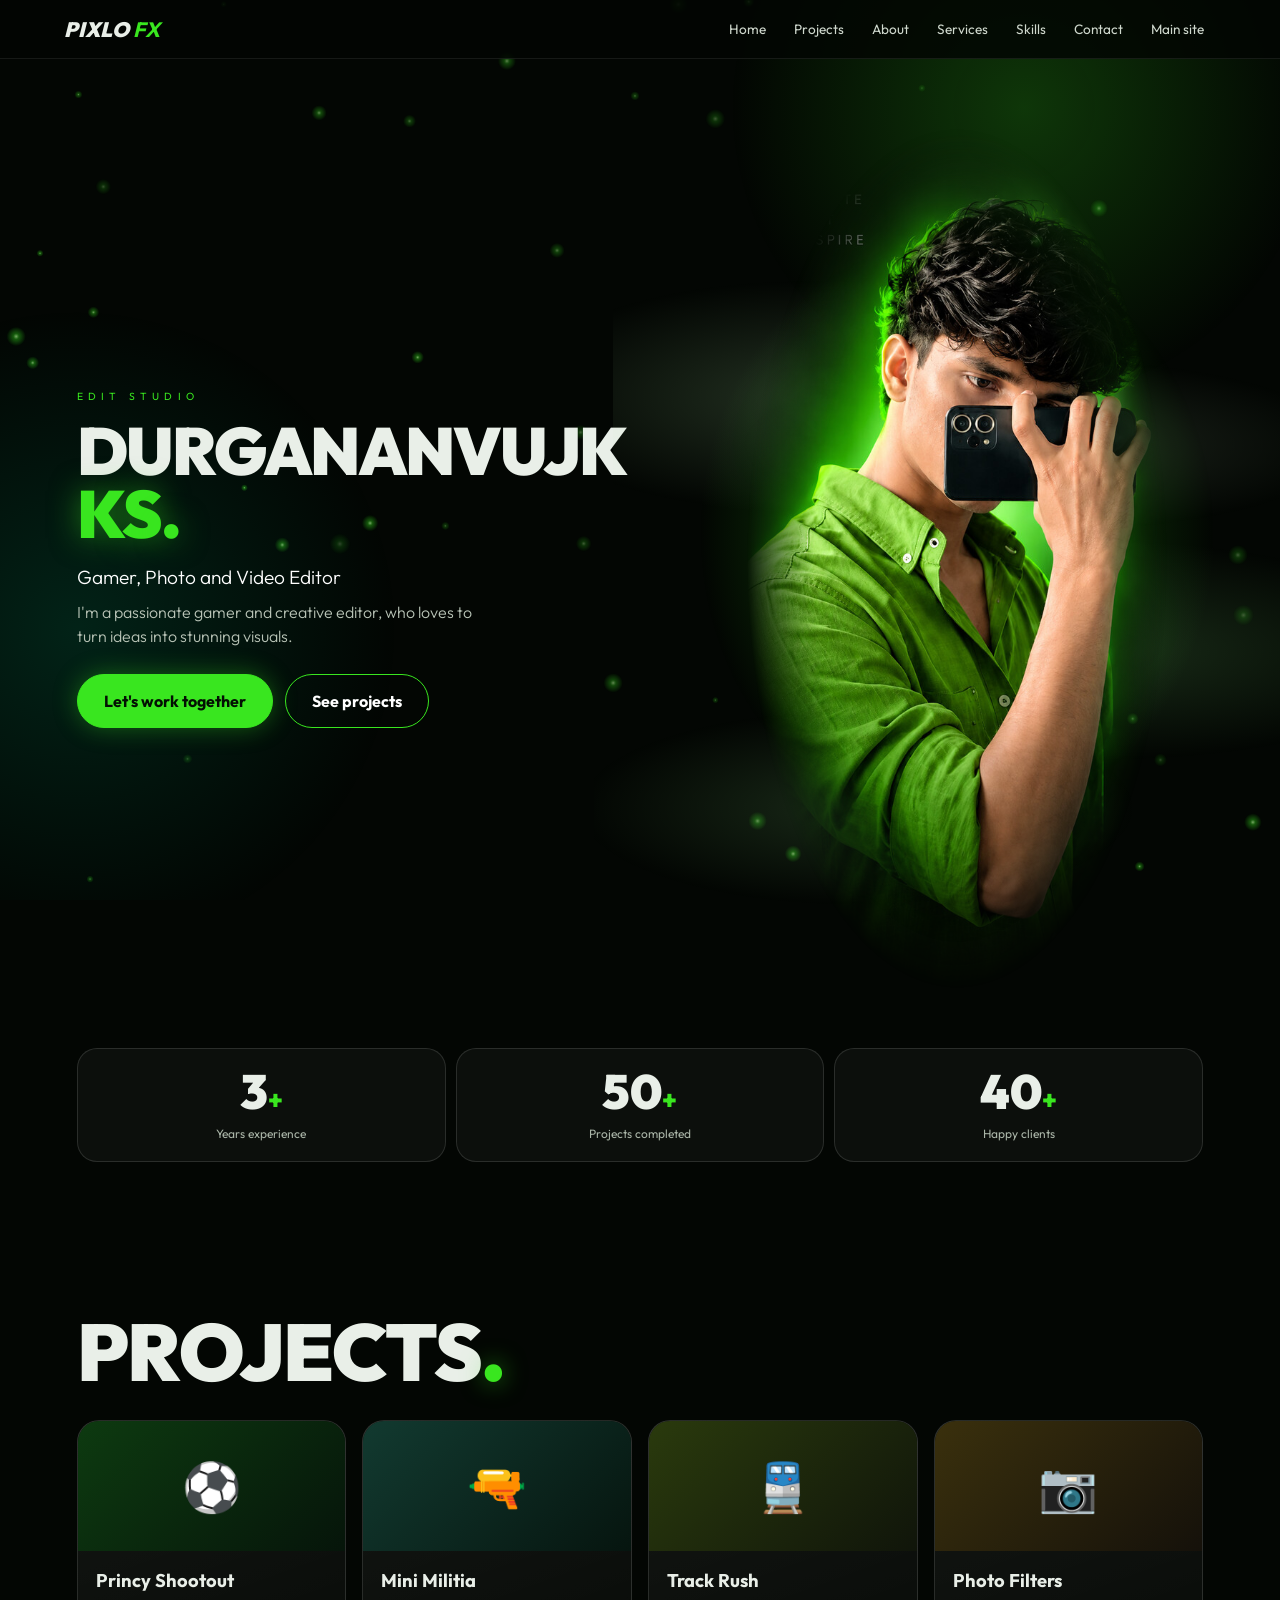
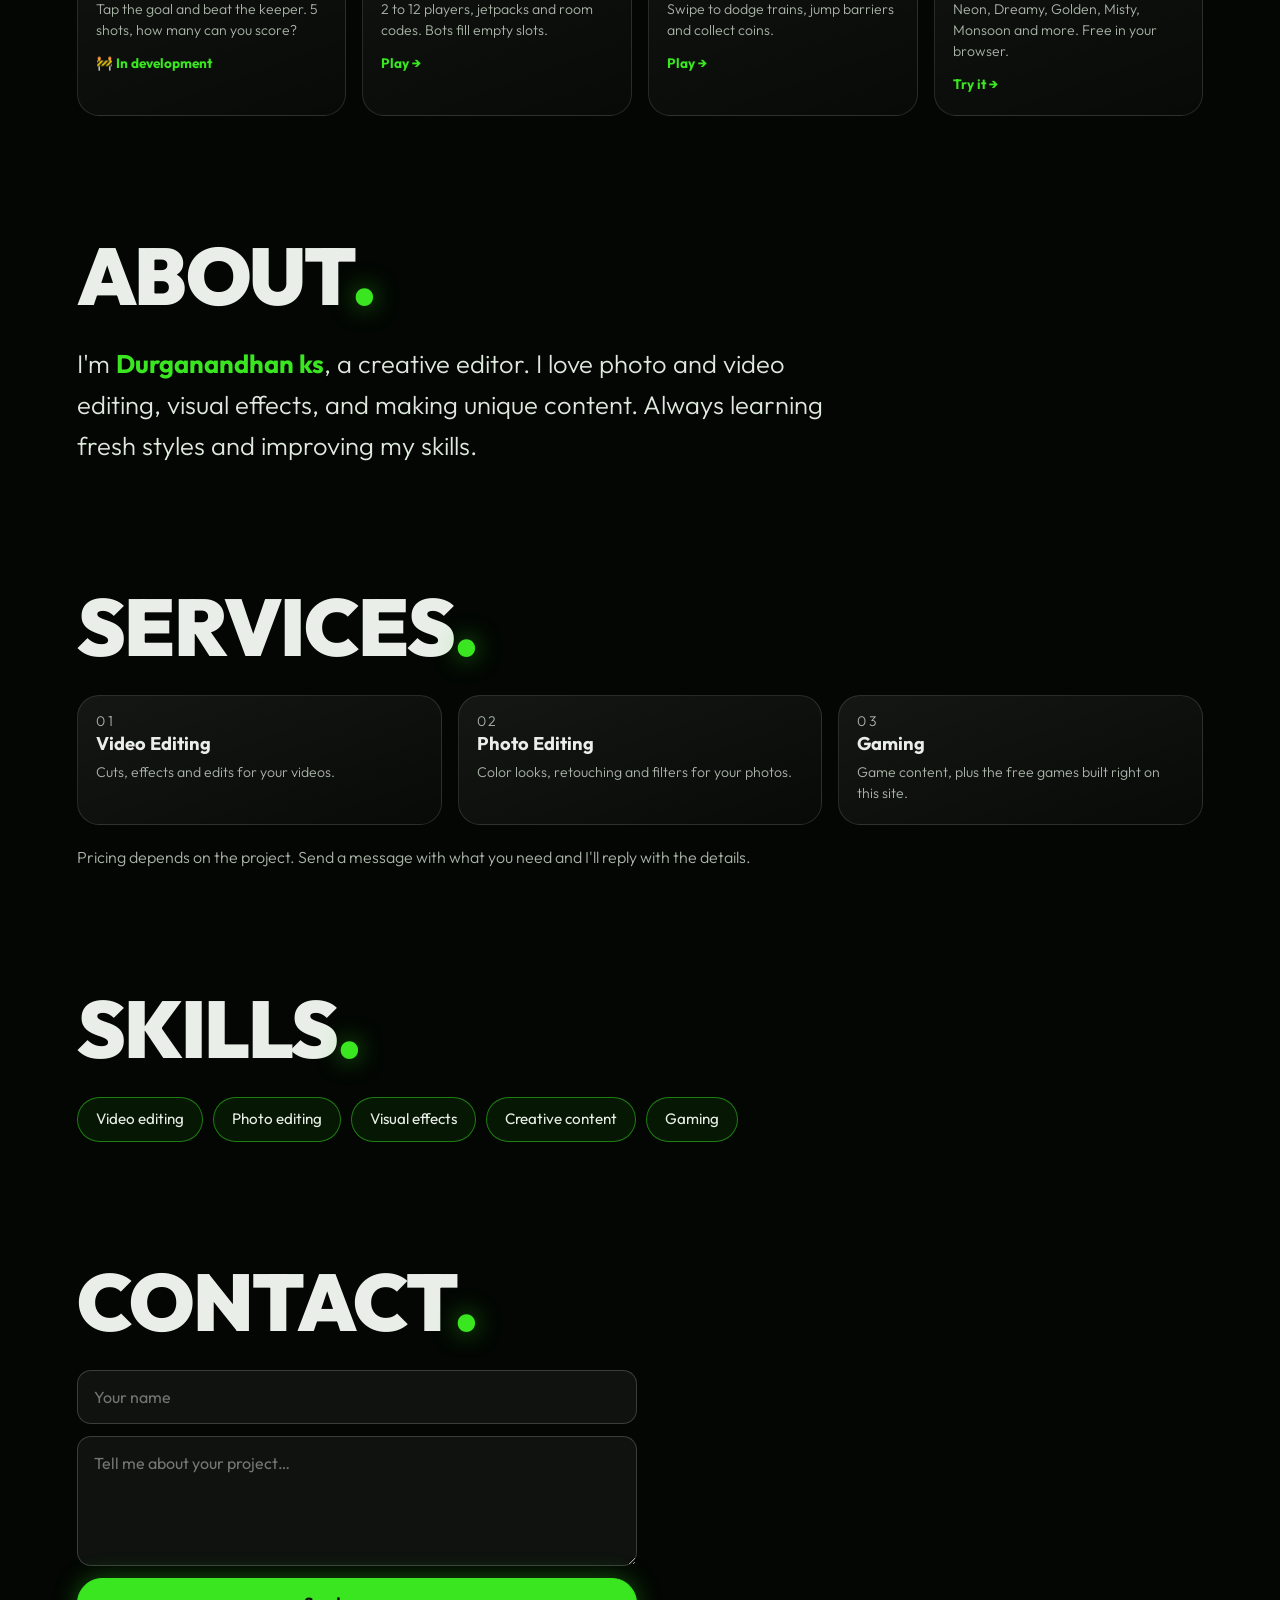
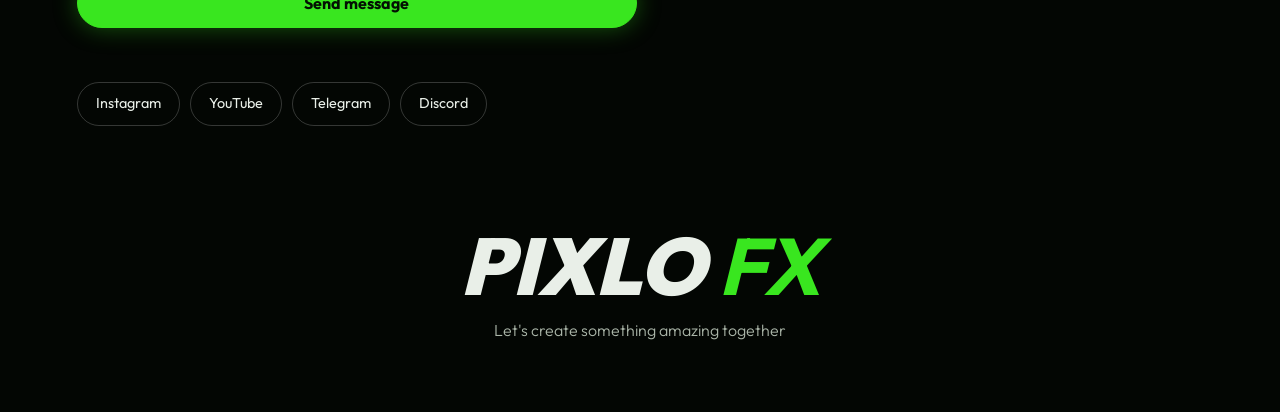
==== v2.html @ 9e8bf027 "lock princy shootout" ====
<!DOCTYPE html>
<html lang="en">
<head>
<meta charset="UTF-8">
<meta name="viewport" content="width=device-width, initial-scale=1, viewport-fit=cover">
<title>PIXLO FX · Durganandhan ks</title>
<link rel="preconnect" href="https://fonts.googleapis.com">
<link href="https://fonts.googleapis.com/css2?family=Outfit:wght@300;400;500;700;900&display=swap" rel="stylesheet">
<style>
:root{--g:#39e61f;--bg:#030603}
*{margin:0;padding:0;box-sizing:border-box}
html{scroll-behavior:smooth;-webkit-text-size-adjust:100%}
body{background:var(--bg);color:#e9efe8;font-family:'Outfit',system-ui,sans-serif;overflow-x:hidden;line-height:1.5}
a{color:inherit;text-decoration:none}
#fx{position:fixed;inset:0;width:100%;height:100%;z-index:0;pointer-events:none}
.glow{position:fixed;inset:0;z-index:0;pointer-events:none;background:radial-gradient(circle 420px at 80% 12%,rgba(57,230,31,.22),transparent 70%),radial-gradient(circle 460px at 6% 70%,rgba(0,210,150,.14),transparent 70%)}
header,main,footer{position:relative;z-index:2}
#pre{position:fixed;inset:0;z-index:500;background:#020402;display:flex;flex-direction:column;align-items:center;justify-content:center;transition:transform .9s cubic-bezier(.7,0,.2,1)}
#pre.go{transform:translateY(-100%)}
.cnt{font:900 italic 22vw/1 'Outfit',sans-serif;color:#fff;text-shadow:0 0 40px rgba(57,230,31,.5)}
.cnt em{color:var(--g);font-size:.4em;font-style:normal}
#pre p{letter-spacing:.7em;font-size:.7rem;color:#9aa;margin-top:10px}
header{position:sticky;top:0;z-index:50;display:flex;justify-content:space-between;align-items:center;gap:14px;padding:12px 5%;padding-top:calc(12px + env(safe-area-inset-top,0px));background:rgba(3,6,3,.85);border-bottom:1px solid rgba(255,255,255,.08)}
.logo{font:900 italic 1.3rem/1 'Outfit',sans-serif;white-space:nowrap}
.logo b{color:var(--g)}
nav{display:flex;gap:4px;overflow-x:auto;scrollbar-width:none}
nav::-webkit-scrollbar{display:none}
nav a{flex:0 0 auto;padding:7px 12px;border-radius:18px;font-size:.85rem;color:#cfd8cd}
nav a:hover,nav a:active{background:rgba(57,230,31,.15);color:var(--g)}
.rv{opacity:0;transform:translateY(46px) scale(.97);filter:blur(7px);transition:opacity .9s cubic-bezier(.2,.7,.2,1) var(--d,0s),transform .9s cubic-bezier(.2,.9,.3,1.05) var(--d,0s),filter .9s ease var(--d,0s)}
.rv.in{opacity:1;transform:none;filter:none}
.hero{display:grid;gap:34px;padding:40px 6% 20px;align-items:center}
.k{letter-spacing:.5em;font-size:.65rem;color:var(--g);margin-bottom:14px}
h1{font:900 clamp(2.6rem,13vw,6.4rem)/.95 'Outfit',sans-serif;letter-spacing:-.03em}
.gr{color:var(--g);text-shadow:0 0 30px rgba(57,230,31,.5)}
.role{font-size:1.2rem;font-weight:300;margin:18px 0 8px;color:#fff}
.lead{max-width:420px;color:#b9c4b7;font-weight:300}
.row{display:flex;gap:12px;flex-wrap:wrap;margin-top:26px}
.btn{display:inline-block;padding:14px 26px;border-radius:40px;background:var(--g);color:#031003;font-weight:700;border:1.5px solid var(--g);box-shadow:0 0 24px rgba(57,230,31,.35);transition:transform .2s;cursor:pointer;font-size:1rem;font-family:inherit}
.btn.ghost{background:transparent;color:#fff;box-shadow:none}
.btn:active{transform:scale(.94)}
@keyframes pp{0%{box-shadow:0 0 0 0 rgba(57,230,31,.55)}100%{box-shadow:0 0 0 20px rgba(57,230,31,0)}}
@media(hover:hover){.btn:hover{animation:pp 1.3s ease-out infinite}}
.hp{position:relative}
.hp::before{content:"";position:absolute;inset:-12%;background:radial-gradient(circle,rgba(57,230,31,.35),transparent 65%);pointer-events:none}
.shot{position:relative;width:100%;max-width:420px;margin:0 auto;aspect-ratio:530/780;overflow:hidden;border-radius:28px;-webkit-mask-image:linear-gradient(#000 72%,transparent);mask-image:linear-gradient(#000 72%,transparent)}
.shot img{position:absolute;top:-19.23%;left:0;width:177.5%;max-width:none;display:block}
.stats{display:grid;grid-template-columns:repeat(3,1fr);gap:10px;padding:40px 6%;text-align:center}
.stats div{padding:18px 6px;border:1px solid rgba(255,255,255,.12);border-radius:20px;background:rgba(255,255,255,.04)}
.stats b{font:900 clamp(1.8rem,8vw,3rem)/1 'Outfit',sans-serif}
.stats i{font-style:normal;color:var(--g);font-weight:900;font-size:1.6rem}
.stats span{display:block;font-size:.75rem;color:#aab5a8;margin-top:6px}
.sec{padding:clamp(60px,12vw,110px) 6% 10px}
.h2{font:900 clamp(2.4rem,11vw,5rem)/1 'Outfit',sans-serif;letter-spacing:-.02em;margin-bottom:28px}
.h2 i{font-style:normal;color:var(--g);text-shadow:0 0 24px rgba(57,230,31,.6)}
.grid{display:grid;grid-template-columns:repeat(auto-fit,minmax(240px,1fr));gap:16px}
.card{display:block;border:1px solid rgba(255,255,255,.12);border-radius:22px;overflow:hidden;background:linear-gradient(160deg,rgba(255,255,255,.07),rgba(255,255,255,.02));transition:transform .3s,border-color .3s}
.card:hover,.card:active{transform:translateY(-6px);border-color:var(--g)}
.th{height:130px;display:grid;place-items:center;font-size:3rem}
.cb{padding:16px 18px 20px}
.cb h3{font-size:1.15rem;margin-bottom:4px}
.cb p{font-size:.88rem;color:#aab5a8;font-weight:300}
.cb em{display:inline-block;margin-top:12px;font-style:normal;color:var(--g);font-size:.85rem;font-weight:700}
.about{font-size:clamp(1.1rem,4.6vw,1.6rem);font-weight:300;line-height:1.6;max-width:780px;color:#dfe8dd}
.about b{color:var(--g);font-weight:700}
.num{font:900 1rem 'Outfit',sans-serif;color:var(--g);letter-spacing:.2em}
.note{margin-top:20px;color:#aab5a8;font-weight:300}
.tags{display:flex;flex-wrap:wrap;gap:10px}
.tags span{padding:10px 18px;border-radius:30px;border:1px solid rgba(57,230,31,.5);background:rgba(57,230,31,.08);font-size:.95rem}
form{display:grid;gap:12px;max-width:560px}
form input,form textarea{width:100%;padding:14px 16px;border-radius:14px;border:1px solid rgba(255,255,255,.18);background:rgba(255,255,255,.05);color:#fff;font:inherit;font-size:16px;outline:none}
form input:focus,form textarea:focus{border-color:var(--g)}
form textarea{min-height:130px;resize:vertical}
#fm{min-height:1.4em;color:var(--g);font-size:.9rem}
.soc{display:flex;gap:10px;flex-wrap:wrap;margin-top:22px}
.soc a{padding:10px 18px;border-radius:24px;border:1px solid rgba(255,255,255,.2);font-size:.9rem}
.soc a:hover,.soc a:active{border-color:var(--g);color:var(--g)}
footer{text-align:center;padding:90px 6% calc(70px + env(safe-area-inset-bottom,0px))}
.big{font:900 italic clamp(2.6rem,14vw,5rem)/1 'Outfit',sans-serif}
.big b{color:var(--g)}
footer p{color:#aab5a8;margin-top:12px;font-weight:300}
@media(min-width:820px){.hero{grid-template-columns:1.1fr .9fr;padding-top:70px}}
@media(prefers-reduced-motion:reduce){.rv{transition:none}}

/* FIX1 START */
body{overflow-x:clip}
.hero>*,.grid>*{min-width:0}
h1{font-size:clamp(2rem,9vw,4.4rem);overflow-wrap:anywhere}
header{width:100%;max-width:100vw}
.logo{flex:0 0 auto}
nav{min-width:0;flex:1 1 auto;justify-content:flex-end}
.shot{max-width:min(420px,100%)}
.shot img{left:-22%;top:-23%;width:190%}
@media(min-width:820px){h1{font-size:clamp(2.4rem,5.2vw,5rem)}}
/* FIX1 END */

/* FIX2 START */
html,body{max-width:100%;overflow-x:hidden}
.hero,.sec,.stats,footer{max-width:100vw}
h1{white-space:nowrap;overflow-wrap:normal}
.lead{max-width:min(420px,100%)}
.hp::before{inset:0}
@media(max-width:600px){header{flex-wrap:wrap;row-gap:6px}nav{order:3;flex:1 0 100%;justify-content:flex-start}}
/* FIX2 END */
/* ME START */
.shot{aspect-ratio:auto!important;border-radius:0}
.shot img{position:static!important;width:100%!important;height:auto!important;left:auto!important;top:auto!important}
.hp::before{inset:-6%}
/* ME END */
/* FOG START */
.hero{overflow-x:clip}
.hp::before{inset:-10% -20% -4%;background:radial-gradient(ellipse 52% 42% at 50% 50%,rgba(57,230,31,.40),rgba(57,230,31,.13) 48%,transparent 72%),radial-gradient(ellipse 62% 17% at 28% 36%,rgba(190,255,180,.17),transparent 70%),radial-gradient(ellipse 70% 16% at 72% 62%,rgba(150,255,140,.15),transparent 70%);animation:fogA 14s ease-in-out infinite alternate;z-index:0;will-change:transform}
.hp::after{content:"";position:absolute;inset:8% -24% -4%;background:radial-gradient(ellipse 60% 15% at 62% 30%,rgba(215,255,205,.13),transparent 70%),radial-gradient(ellipse 55% 17% at 36% 74%,rgba(160,255,150,.14),transparent 70%);animation:fogB 19s ease-in-out infinite alternate;pointer-events:none;z-index:0;will-change:transform}
.shot{position:relative;z-index:1;padding:16px 20px 0}
.shot img{filter:drop-shadow(0 0 24px rgba(57,230,31,.4))}
@keyframes fogA{from{transform:translate3d(-3%,0,0) scale(1)}to{transform:translate3d(3%,-2%,0) scale(1.08)}}
@keyframes fogB{from{transform:translate3d(4%,0,0) scale(1.04)}to{transform:translate3d(-4%,2%,0) scale(1)}}
@media (prefers-reduced-motion:reduce){.hp::before,.hp::after{animation:none!important}}
/* FOG END */
/* PHOTO START */
.shot{padding:0!important;-webkit-mask-image:none!important;mask-image:none!important}
.shot img{filter:none!important;-webkit-mask-image:radial-gradient(ellipse closest-side at 50% 50%,#000 68%,transparent 100%);mask-image:radial-gradient(ellipse closest-side at 50% 50%,#000 68%,transparent 100%)}
/* PHOTO END */
</style>
<noscript><style>.rv{opacity:1;transform:none;filter:none}#pre{display:none}</style></noscript>
</head>
<body>
<div id="pre"><div class="cnt"><span id="pn">0</span><em>%</em></div><p>PIXLO FX</p></div>
<canvas id="fx"></canvas><div class="glow"></div>
<header>
 <a class="logo" href="#home">PIXLO <b>FX</b></a>
 <nav><a href="#home">Home</a><a href="#projects">Projects</a><a href="#about">About</a><a href="#services">Services</a><a href="#skills">Skills</a><a href="#contact">Contact</a><a href="index.html">Main site</a></nav>
</header>
<main>
<section class="hero" id="home">
 <div>
  <p class="k rv">EDIT STUDIO</p>
  <h1 class="rv"><span data-s>DURGANANDHAN</span><br><span class="gr"><span data-s>KS</span>.</span></h1>
  <p class="role rv">Gamer, Photo and Video Editor</p>
  <p class="lead rv">I'm a passionate gamer and creative editor, who loves to turn ideas into stunning visuals.</p>
  <div class="row rv"><a class="btn" href="#contact">Let's work together</a><a class="btn ghost" href="#projects">See projects</a></div>
 </div>
 <div class="hp rv"><div class="shot"><img src="me2.jpg?v=3" alt="Durganandhan ks"></div></div>
</section>
<section class="stats rv">
 <div><b data-c="3">0</b><i>+</i><span>Years experience</span></div>
 <div><b data-c="50">0</b><i>+</i><span>Projects completed</span></div>
 <div><b data-c="40">0</b><i>+</i><span>Happy clients</span></div>
</section>
<section class="sec" id="projects">
 <h2 class="h2 rv"><span data-s>PROJECTS</span><i>.</i></h2>
 <div class="grid">
  <a class="card rv" href="index.html?open=games"><div class="th" style="background:linear-gradient(135deg,#0d3a10,#06150a)">⚽</div><div class="cb"><h3>Princy Shootout</h3><p>Tap the goal and beat the keeper. 5 shots, how many can you score?</p><em>🚧 In development</em></div></a>
  <a class="card rv" href="index.html?open=games"><div class="th" style="background:linear-gradient(135deg,#123a30,#06150f)">🔫</div><div class="cb"><h3>Mini Militia</h3><p>2 to 12 players, jetpacks and room codes. Bots fill empty slots.</p><em>Play →</em></div></a>
  <a class="card rv" href="index.html?open=games"><div class="th" style="background:linear-gradient(135deg,#2a3a0d,#10150a)">🚆</div><div class="cb"><h3>Track Rush</h3><p>Swipe to dodge trains, jump barriers and collect coins.</p><em>Play →</em></div></a>
  <a class="card rv" href="index.html?open=photo"><div class="th" style="background:linear-gradient(135deg,#3a300d,#15110a)">📷</div><div class="cb"><h3>Photo Filters</h3><p>Neon, Dreamy, Golden, Misty, Monsoon and more. Free in your browser.</p><em>Try it →</em></div></a>
 </div>
</section>
<section class="sec" id="about">
 <h2 class="h2 rv"><span data-s>ABOUT</span><i>.</i></h2>
 <p class="about rv">I'm <b>Durganandhan ks</b>, a creative editor. I love photo and video editing, visual effects, and making unique content. Always learning fresh styles and improving my skills.</p>
</section>
<section class="sec" id="services">
 <h2 class="h2 rv"><span data-s>SERVICES</span><i>.</i></h2>
 <div class="grid">
  <div class="card rv"><div class="cb"><p class="num">01</p><h3>Video Editing</h3><p>Cuts, effects and edits for your videos.</p></div></div>
  <div class="card rv"><div class="cb"><p class="num">02</p><h3>Photo Editing</h3><p>Color looks, retouching and filters for your photos.</p></div></div>
  <div class="card rv"><div class="cb"><p class="num">03</p><h3>Gaming</h3><p>Game content, plus the free games built right on this site.</p></div></div>
 </div>
 <p class="note rv">Pricing depends on the project. Send a message with what you need and I'll reply with the details.</p>
</section>
<section class="sec" id="skills">
 <h2 class="h2 rv"><span data-s>SKILLS</span><i>.</i></h2>
 <div class="tags rv"><span>Video editing</span><span>Photo editing</span><span>Visual effects</span><span>Creative content</span><span>Gaming</span></div>
</section>
<section class="sec" id="contact">
 <h2 class="h2 rv"><span data-s>CONTACT</span><i>.</i></h2>
 <form id="cf" class="rv" autocomplete="off">
  <input name="n" type="text" maxlength="40" placeholder="Your name">
  <textarea name="m" maxlength="800" placeholder="Tell me about your project…"></textarea>
  <button class="btn" type="submit">Send message</button>
  <p id="fm"></p>
 </form>
 <div class="soc rv"><a href="https://instagram.com/d.urganandha.n" target="_blank" rel="noopener">Instagram</a><a href="https://youtube.com/@pixlo-fx" target="_blank" rel="noopener">YouTube</a><a href="https://t.me/PixLo_Fx" target="_blank" rel="noopener">Telegram</a><a href="https://discord.gg/AVC9xr9G" target="_blank" rel="noopener">Discord</a></div>
</section>
</main>
<footer><div class="big rv">PIXLO <b>FX</b></div><p class="rv">Let's create something amazing together</p></footer>
<script>
(function(){
var D=document,$=function(i){return D.getElementById(i)};
var reduce=window.matchMedia&&matchMedia('(prefers-reduced-motion:reduce)').matches;
var L='ABCDEFGHIJKLMNOPQRSTUVWXYZ#%';
function scr(el){
 var t=el.getAttribute('data-t');if(!t){t=el.textContent;el.setAttribute('data-t',t)}
 var n=t.length,f=0,iv=setInterval(function(){
  f++;var k=Math.floor(f/2),s='';
  for(var i=0;i<n;i++)s+=i<k?t[i]:L[Math.floor(Math.random()*L.length)];
  el.textContent=s;
  if(k>=n){clearInterval(iv);el.textContent=t}
 },38);
}
function cnt(){
 [].forEach.call(D.querySelectorAll('[data-c]'),function(b){
  var v=+b.getAttribute('data-c'),t0=0;
  (function f(ts){if(!t0)t0=ts;var p=Math.min(1,(ts-t0)/1400);b.textContent=Math.round(v*(1-Math.pow(1-p,3)));if(p<1)requestAnimationFrame(f)})(performance.now());
 });
}
function start(){
 var els=[].slice.call(D.querySelectorAll('.rv'));
 if(reduce||!window.IntersectionObserver){
  els.forEach(function(e){e.classList.add('in')});
  [].forEach.call(D.querySelectorAll('[data-c]'),function(b){b.textContent=b.getAttribute('data-c')});
  return;
 }
 [].forEach.call(D.querySelectorAll('.hero .rv'),function(e,i){e.style.setProperty('--d',(i*.12)+'s')});
 var io=new IntersectionObserver(function(es){
  es.forEach(function(e){
   if(!e.isIntersecting)return;
   io.unobserve(e.target);
   var el=e.target;el.classList.add('in');
   [].forEach.call(el.querySelectorAll('[data-s]'),scr);
   if(el.classList.contains('stats'))cnt();
  });
 },{threshold:.12});
 els.forEach(function(e){io.observe(e)});
}
var pre=$('pre'),pn=$('pn'),force=/[?&]intro=1/.test(location.search),seen=false;
try{seen=sessionStorage.getItem('pxv2')}catch(e){}
if(reduce||(seen&&!force)){pre.remove();start()}
else{
 try{sessionStorage.setItem('pxv2','1')}catch(e){}
 var t0=performance.now();
 (function tk(now){
  var p=Math.min(1,(now-t0)/1700);pn.textContent=Math.round(p*100);
  if(p<1)requestAnimationFrame(tk);
  else{pre.classList.add('go');setTimeout(function(){pre.remove()},1000);start()}
 })(t0);
}
var cv=$('fx'),x=cv.getContext('2d'),W=1,H=1,P=[],small=innerWidth<700,N=small?28:46,i;
var sp=D.createElement('canvas');sp.width=sp.height=32;
var sx=sp.getContext('2d'),gg=sx.createRadialGradient(16,16,0,16,16,16);
gg.addColorStop(0,'rgba(190,255,160,1)');gg.addColorStop(.3,'rgba(57,230,31,.55)');gg.addColorStop(1,'rgba(57,230,31,0)');
sx.fillStyle=gg;sx.fillRect(0,0,32,32);
function size(){W=cv.width=innerWidth;H=cv.height=innerHeight}
size();addEventListener('resize',function(){if(innerWidth!==W||Math.abs(innerHeight-H)>120)size()});
for(i=0;i<N;i++)P.push({x:Math.random()*W,y:Math.random()*H,v:.2+Math.random()*.6,s:6+Math.random()*16,a:.25+Math.random()*.5,ph:Math.random()*6.283});
var last=0;
function draw(now){
 x.clearRect(0,0,W,H);
 for(var i=0;i<N;i++){
  var p=P[i];p.y-=p.v;p.x+=Math.sin(now*.0006+p.ph)*.3;
  if(p.y<-30){p.y=H+20;p.x=Math.random()*W}
  x.globalAlpha=p.a;x.drawImage(sp,p.x,p.y,p.s,p.s);
 }
 x.globalAlpha=1;
}
function loop(now){
 requestAnimationFrame(loop);
 if(D.hidden||now-last<(small?40:30))return;
 last=now;draw(now);
}
if(reduce)draw(0);else requestAnimationFrame(loop);
var f=$('cf'),fm=$('fm');
f.addEventListener('submit',function(e){
 e.preventDefault();
 var n=f.elements.n.value.trim(),m=f.elements.m.value.trim();
 if(!m){fm.textContent='Write a message first.';return}
 var body=(n?'Name: '+n+'\n\n':'')+m;
 fm.textContent='Opening your email app…';
 location.href='mailto:durganandhan123@gmail.com?subject='+encodeURIComponent('Message from your website')+'&body='+encodeURIComponent(body);
});
})();
</script>
<script>
(function(){
function fit(){
 var h=document.querySelector('h1');if(!h)return;
 h.style.fontSize='';h.style.display='inline-block';
 var vw=window.visualViewport?visualViewport.width:innerWidth,box=h.parentNode,avail=Math.min(box.clientWidth,vw*.9),fs=parseFloat(getComputedStyle(h).fontSize),n=0;
 while(h.offsetWidth>avail&&n<40){fs*=.95;h.style.fontSize=fs+'px';n++}
 h.style.display='';
}
fit();
if(document.fonts&&document.fonts.ready)document.fonts.ready.then(fit);
window.addEventListener('load',fit);
window.addEventListener('resize',fit);
})();
</script>
</body>
</html>
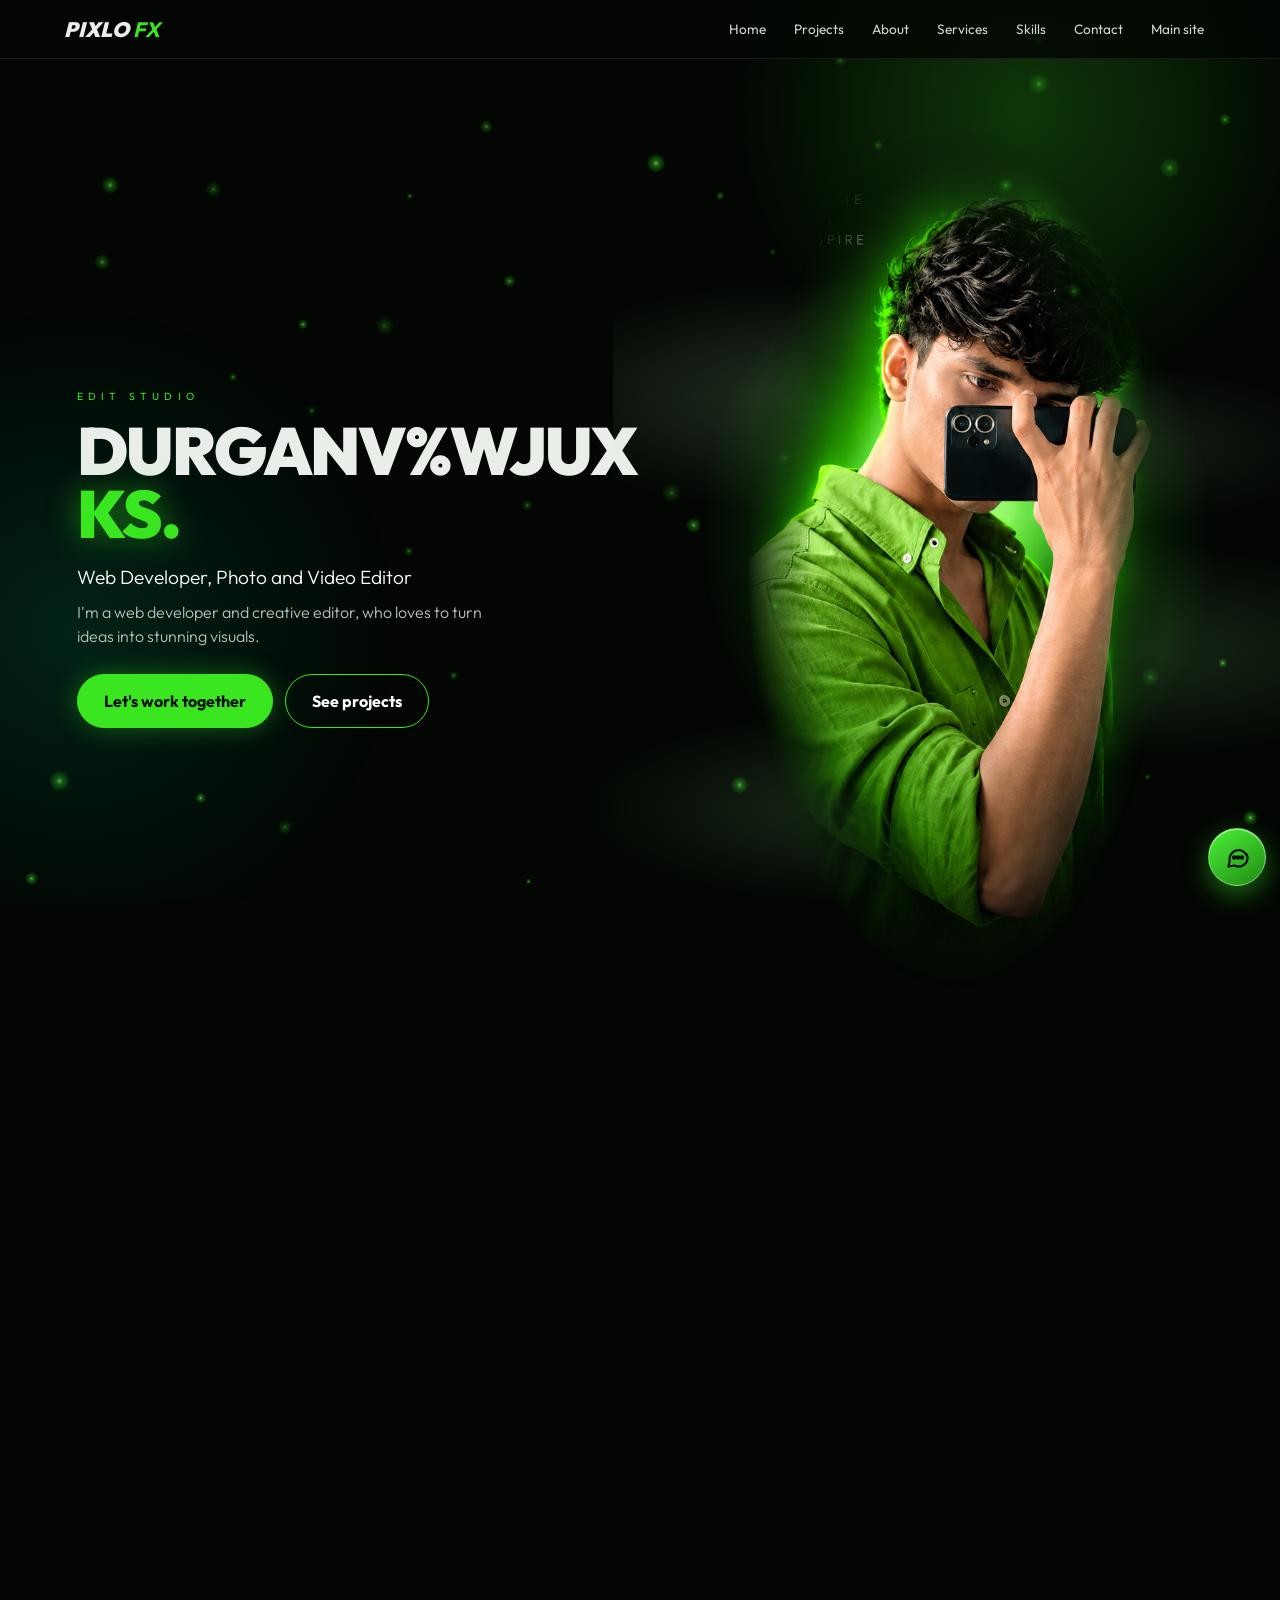
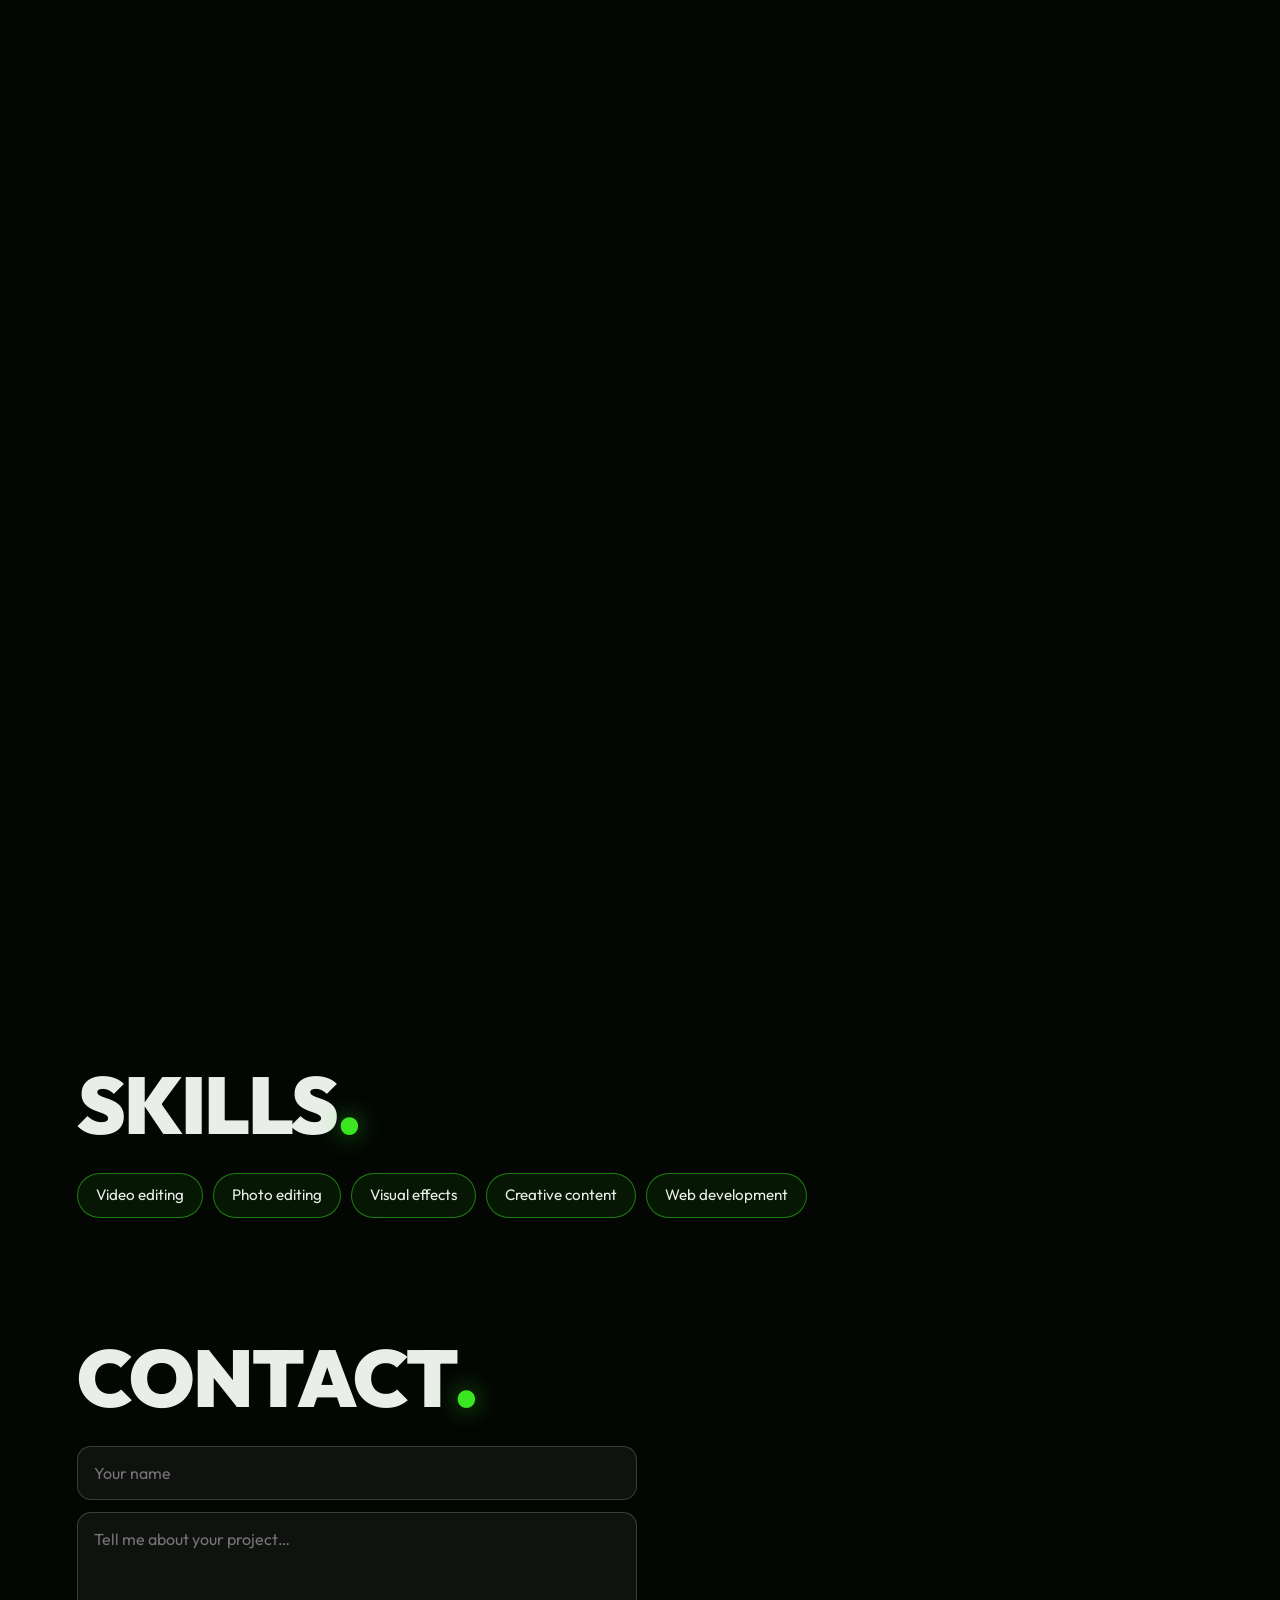
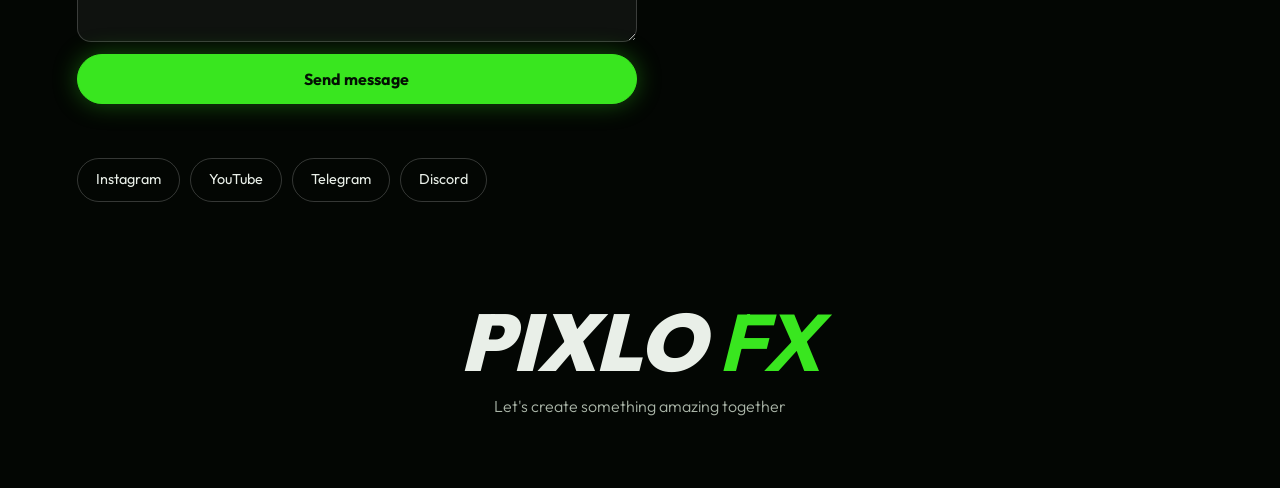
==== commit 4fadf3c6: "lightning block screen, red lights, full v2" ====
--- a/v2.html
+++ b/v2.html
@@ -121,8 +121,50 @@
 .shot{padding:0!important;-webkit-mask-image:none!important;mask-image:none!important}
 .shot img{filter:none!important;-webkit-mask-image:radial-gradient(ellipse closest-side at 50% 50%,#000 68%,transparent 100%);mask-image:radial-gradient(ellipse closest-side at 50% 50%,#000 68%,transparent 100%)}
 /* PHOTO END */
+/* CHAT START */
+#pxbot{position:fixed;right:14px;bottom:calc(14px + env(safe-area-inset-bottom,0px));z-index:90;font-family:'Outfit',system-ui,sans-serif}
+html.sflock #pxbot{display:none}
+.pxfab{width:58px;height:58px;border-radius:50%;border:1px solid rgba(255,255,255,.35);background:linear-gradient(145deg,#4cf236,#1f8a14);color:#031003;display:grid;place-items:center;box-shadow:0 8px 26px rgba(57,230,31,.45),inset 0 1px 0 rgba(255,255,255,.5);-webkit-tap-highlight-color:transparent;cursor:pointer;transition:transform .2s}
+.pxfab svg{width:27px;height:27px;fill:none;stroke:currentColor;stroke-width:2;stroke-linecap:round;stroke-linejoin:round}
+.pxfab:active{transform:scale(.9)}
+.pxtip{position:absolute;right:68px;bottom:14px;padding:9px 14px;border-radius:18px;white-space:nowrap;font-size:.8rem;color:#fff;background:rgba(20,30,20,.85);border:1px solid rgba(255,255,255,.2);box-shadow:0 6px 20px rgba(0,0,0,.4);opacity:0;transform:translateX(8px);transition:opacity .3s,transform .3s;pointer-events:none}
+.pxtip.pxshow{opacity:1;transform:none}
+.pxpanel{position:absolute;right:0;bottom:70px;width:min(92vw,370px);height:min(70vh,520px);height:min(70dvh,520px);display:flex;flex-direction:column;overflow:hidden;border-radius:26px;color:#fff;background:linear-gradient(145deg,rgba(30,42,30,.93),rgba(8,12,8,.96));-webkit-backdrop-filter:blur(14px) saturate(150%);backdrop-filter:blur(14px) saturate(150%);border:1px solid rgba(255,255,255,.2);box-shadow:0 18px 50px rgba(0,0,0,.6),inset 0 1px 0 rgba(255,255,255,.3);opacity:0;visibility:hidden;transform:translateY(14px) scale(.96);transform-origin:100% 100%;transition:opacity .25s,transform .3s cubic-bezier(.2,.9,.3,1.1),visibility 0s .3s}
+.pxopen .pxpanel{opacity:1;visibility:visible;transform:none;transition:opacity .25s,transform .3s cubic-bezier(.2,.9,.3,1.1)}
+.pxhead{display:flex;align-items:center;justify-content:space-between;padding:14px 16px;border-bottom:1px solid rgba(255,255,255,.12)}
+.pxht b{display:block;font-size:1rem;font-weight:700}
+.pxst{font-size:.72rem;color:#39e61f}
+.pxx{background:none;border:0;color:#fff;font-size:1.2rem;padding:4px 8px}
+.pxmsgs{flex:1;overflow-y:auto;overscroll-behavior:contain;-webkit-overflow-scrolling:touch;padding:12px;display:flex;flex-direction:column;gap:8px}
+.pxm{max-width:88%;padding:10px 13px;border-radius:18px;font-size:.88rem;line-height:1.45;animation:pxin .3s ease both}
+.pxm .pxt{white-space:pre-wrap;word-break:break-word}
+.pxm.bot{align-self:flex-start;background:rgba(255,255,255,.1);border:1px solid rgba(255,255,255,.14);border-bottom-left-radius:6px}
+.pxm.me{align-self:flex-end;background:linear-gradient(145deg,#4cf236,#2bb81a);color:#031003;font-weight:500;border-bottom-right-radius:6px}
+@keyframes pxin{from{opacity:0;transform:translateY(8px) scale(.97)}to{opacity:1;transform:none}}
+.pxbs{display:flex;flex-wrap:wrap;gap:6px;margin-top:9px}
+.pxbl{padding:7px 12px;border-radius:16px;font-size:.78rem;color:#fff;text-decoration:none;border:1px solid rgba(57,230,31,.7);background:rgba(57,230,31,.12);cursor:pointer}
+.pxbl:active{background:#39e61f;color:#000}
+.pxdots{display:flex;gap:4px;padding:4px 2px}
+.pxdots i{width:7px;height:7px;border-radius:50%;background:#39e61f;animation:pxd 1s ease-in-out infinite}
+.pxdots i:nth-child(2){animation-delay:.15s}
+.pxdots i:nth-child(3){animation-delay:.3s}
+@keyframes pxd{50%{transform:translateY(-5px);opacity:.5}}
+.pxchips{display:flex;gap:7px;overflow-x:auto;padding:6px 12px 8px;scrollbar-width:none}
+.pxchips::-webkit-scrollbar{display:none}
+.pxchip{flex:0 0 auto;padding:7px 12px;border-radius:18px;font-size:.78rem;color:#fff;white-space:nowrap;background:transparent;border:1px solid rgba(57,230,31,.6)}
+.pxchip:active{background:#39e61f;color:#000}
+.pxform{display:flex;gap:8px;padding:10px 12px;border-top:1px solid rgba(255,255,255,.12)}
+.pxin{flex:1;min-width:0;padding:10px 14px;border-radius:22px;font-size:16px;color:#fff;background:rgba(255,255,255,.08);border:1px solid rgba(255,255,255,.18);outline:none}
+.pxin:focus{border-color:#39e61f}
+.pxsend{width:42px;height:42px;border-radius:50%;border:0;color:#031003;font-size:1rem;background:linear-gradient(145deg,#4cf236,#2bb81a)}
+@media (prefers-reduced-motion:reduce){.pxm,.pxdots i{animation:none}.pxpanel{transition:none}}
+/* CHAT END */
+/* V2FULL START */
+.pj,#work,#playGame{cursor:pointer}
+/* V2FULL END */
 </style>
 <noscript><style>.rv{opacity:1;transform:none;filter:none}#pre{display:none}</style></noscript>
+<link rel="stylesheet" href="game.css?v=8">
 </head>
 <body>
 <div id="pre"><div class="cnt"><span id="pn">0</span><em>%</em></div><p>PIXLO FX</p></div>
@@ -136,8 +178,8 @@
  <div>
   <p class="k rv">EDIT STUDIO</p>
   <h1 class="rv"><span data-s>DURGANANDHAN</span><br><span class="gr"><span data-s>KS</span>.</span></h1>
-  <p class="role rv">Gamer, Photo and Video Editor</p>
-  <p class="lead rv">I'm a passionate gamer and creative editor, who loves to turn ideas into stunning visuals.</p>
+  <p class="role rv">Web Developer, Photo and Video Editor</p>
+  <p class="lead rv">I'm a web developer and creative editor, who loves to turn ideas into stunning visuals.</p>
   <div class="row rv"><a class="btn" href="#contact">Let's work together</a><a class="btn ghost" href="#projects">See projects</a></div>
  </div>
  <div class="hp rv"><div class="shot"><img src="me2.jpg?v=3" alt="Durganandhan ks"></div></div>
@@ -150,11 +192,12 @@
 <section class="sec" id="projects">
  <h2 class="h2 rv"><span data-s>PROJECTS</span><i>.</i></h2>
  <div class="grid">
-  <a class="card rv" href="index.html?open=games"><div class="th" style="background:linear-gradient(135deg,#0d3a10,#06150a)">⚽</div><div class="cb"><h3>Princy Shootout</h3><p>Tap the goal and beat the keeper. 5 shots, how many can you score?</p><em>🚧 In development</em></div></a>
-  <a class="card rv" href="index.html?open=games"><div class="th" style="background:linear-gradient(135deg,#123a30,#06150f)">🔫</div><div class="cb"><h3>Mini Militia</h3><p>2 to 12 players, jetpacks and room codes. Bots fill empty slots.</p><em>Play →</em></div></a>
-  <a class="card rv" href="index.html?open=games"><div class="th" style="background:linear-gradient(135deg,#2a3a0d,#10150a)">🚆</div><div class="cb"><h3>Track Rush</h3><p>Swipe to dodge trains, jump barriers and collect coins.</p><em>Play →</em></div></a>
-  <a class="card rv" href="index.html?open=photo"><div class="th" style="background:linear-gradient(135deg,#3a300d,#15110a)">📷</div><div class="cb"><h3>Photo Filters</h3><p>Neon, Dreamy, Golden, Misty, Monsoon and more. Free in your browser.</p><em>Try it →</em></div></a>
+  <div class="card rv pj" data-open="games"><div class="th" style="background:linear-gradient(135deg,#0d3a10,#06150a)">⚽</div><div class="cb"><h3>Princy Shootout</h3><p>Tap the goal and beat the keeper. 5 shots, how many can you score?</p><em>🚧 In development</em></div></div>
+  <div class="card rv pj" data-open="games"><div class="th" style="background:linear-gradient(135deg,#123a30,#06150f)">🔫</div><div class="cb"><h3>Mini Militia</h3><p>2 to 12 players, jetpacks and room codes. Bots fill empty slots.</p><em>Play →</em></div></div>
+  <div class="card rv pj" data-open="games"><div class="th" style="background:linear-gradient(135deg,#2a3a0d,#10150a)">🚆</div><div class="cb"><h3>Track Rush</h3><p>Swipe to dodge trains, jump barriers and collect coins.</p><em>Play →</em></div></div>
+  <div class="card rv pj" id="work"><div class="th" style="background:linear-gradient(135deg,#3a300d,#15110a)">📷</div><div class="cb"><h3>Photo Filters</h3><p>Neon, Dreamy, Golden, Misty, Monsoon and more. Free in your browser.</p><em>Try it →</em></div></div>
  </div>
+ <div class="row rv" style="margin-top:22px"><a class="btn" id="playGame" role="button" tabindex="0">🎮 Play games</a></div>
 </section>
 <section class="sec" id="about">
  <h2 class="h2 rv"><span data-s>ABOUT</span><i>.</i></h2>
@@ -165,13 +208,13 @@
  <div class="grid">
   <div class="card rv"><div class="cb"><p class="num">01</p><h3>Video Editing</h3><p>Cuts, effects and edits for your videos.</p></div></div>
   <div class="card rv"><div class="cb"><p class="num">02</p><h3>Photo Editing</h3><p>Color looks, retouching and filters for your photos.</p></div></div>
-  <div class="card rv"><div class="cb"><p class="num">03</p><h3>Gaming</h3><p>Game content, plus the free games built right on this site.</p></div></div>
+  <div class="card rv"><div class="cb"><p class="num">03</p><h3>Web Development</h3><p>Clean, fast, mobile-friendly websites and web pages.</p></div></div>
  </div>
  <p class="note rv">Pricing depends on the project. Send a message with what you need and I'll reply with the details.</p>
 </section>
 <section class="sec" id="skills">
  <h2 class="h2 rv"><span data-s>SKILLS</span><i>.</i></h2>
- <div class="tags rv"><span>Video editing</span><span>Photo editing</span><span>Visual effects</span><span>Creative content</span><span>Gaming</span></div>
+ <div class="tags rv"><span>Video editing</span><span>Photo editing</span><span>Visual effects</span><span>Creative content</span><span>Web development</span></div>
 </section>
 <section class="sec" id="contact">
  <h2 class="h2 rv"><span data-s>CONTACT</span><i>.</i></h2>
@@ -286,5 +329,12 @@
 window.addEventListener('resize',fit);
 })();
 </script>
+<script src="chatbot.js?v=5"></script>
+<script src="penalty.js?v=20"></script>
+<script src="militia.js?v=20"></script>
+<script src="trackrush.js?v=20"></script>
+<script src="filter.js?v=20"></script>
+<script src="lock.js?v=20"></script>
+<script>document.addEventListener('click',function(e){var c=e.target.closest&&e.target.closest('[data-open]');if(!c)return;var b=document.getElementById('playGame');if(b)b.click()});</script>
 </body>
 </html>
--- a/game.css
+++ b/game.css
@@ -0,0 +1,58 @@
+.gm{position:fixed;inset:0;z-index:99;background:rgba(0,0,0,.88);backdrop-filter:blur(8px);display:none;align-items:center;justify-content:center;padding:16px}
+.gm.on{display:flex}
+.gbox{position:relative;width:100%;max-width:380px;padding:20px;border-radius:24px;background:linear-gradient(145deg,#0f160f,#050805);border:1px solid #39e61f;box-shadow:0 0 50px rgba(57,230,31,.35);text-align:center}
+.gbox h3{font-size:1.3rem;letter-spacing:.12em;font-weight:900;margin-bottom:8px}
+.gbox h3 b{color:#39e61f;text-shadow:0 0 16px #39e61f}
+.gx{position:absolute;top:12px;right:14px;background:none;border:0;color:#fff;font-size:1.3rem}
+.gh{display:flex;justify-content:space-between;font-size:.9rem;color:#bbb;margin-bottom:10px}
+.gh b{color:#39e61f;font-size:1.1rem}
+.gmsg{margin-top:10px;color:#ccc;font-weight:300;min-height:24px}
+#pc{width:100%;display:block;border-radius:16px;border:1px solid #223;touch-action:none}
+.gpick{display:block;width:100%;margin-top:14px;padding:16px;border-radius:40px;border:1.5px solid #39e61f;background:transparent;color:#fff;font-size:1rem;letter-spacing:.1em}
+.gpick:active{background:#39e61f;color:#000}
+.fbox{max-height:92vh;overflow-y:auto}
+.fprev{position:relative;margin-top:6px}
+#fc{width:100%;height:300px;object-fit:contain;display:block;border-radius:16px;background:#020402;border:1px solid #223}
+#fhint{position:absolute;inset:0;display:grid;place-items:center;color:#aaa;font-weight:300;pointer-events:none}
+.frow{display:flex;gap:10px;margin-top:12px}
+.fbtn{flex:1;padding:12px;border-radius:40px;border:1.5px solid #39e61f;color:#fff;font-size:.9rem;text-align:center}
+.fbtn:active{background:#39e61f;color:#000}
+.fstrip{display:flex;gap:8px;overflow-x:auto;margin-top:12px;padding-bottom:6px;scrollbar-width:none}
+.fstrip::-webkit-scrollbar{display:none}
+.fchip{flex:0 0 auto;padding:8px 16px;border-radius:30px;border:1px solid #333;background:#111;color:#ddd;font-size:.85rem}
+.fchip.on{border-color:#39e61f;color:#39e61f;box-shadow:0 0 12px rgba(57,230,31,.4)}
+.fsl{display:flex;align-items:center;gap:10px;margin-top:10px;font-size:.8rem;color:#bbb}
+.fsl span{width:80px;text-align:left}
+.fsl input{flex:1;accent-color:#39e61f}
+.fbox{max-height:92vh;overflow-y:auto}
+.frow{display:flex;gap:10px;margin-top:12px}
+.fbtn{flex:1;padding:12px;border-radius:40px;border:1.5px solid #39e61f;color:#fff;font-size:.9rem;text-align:center}
+.fbtn:active{background:#39e61f;color:#000}
+.fchip{flex:0 0 auto;padding:8px 14px;border-radius:30px;border:1px solid #333;background:#111;color:#ddd;font-size:.85rem}
+.fchip.on{border-color:#39e61f;color:#39e61f;box-shadow:0 0 12px rgba(57,230,31,.4)}
+.fsl{display:flex;align-items:center;gap:10px;margin-top:10px;font-size:.8rem;color:#bbb}
+.fsl span{width:84px;text-align:left}
+.fsl input{flex:1;accent-color:#39e61f}
+.fsl em{font-style:normal;width:46px;text-align:right;color:#39e61f}
+.mlbox{max-height:92vh;overflow-y:auto}
+.mlin{width:100%;margin-top:12px;padding:12px;border-radius:12px;border:1px solid #333;background:#111;color:#fff;font-size:1rem;text-align:center}
+.mlrow{display:flex;align-items:center;justify-content:space-between;gap:10px;margin-top:12px;color:#bbb;font-size:.85rem}
+.mlsel{background:#111;color:#fff;border:1px solid #333;border-radius:10px;padding:8px 14px}
+#mmgame{position:fixed;inset:0;z-index:120;background:#000;display:none;touch-action:none;user-select:none;-webkit-user-select:none}
+#mmgame.on{display:block}
+#mmc{position:absolute;inset:0;width:100%;height:100%;touch-action:none}
+#mmx,#mmcode{position:absolute;top:8px;z-index:3;background:rgba(0,0,0,.6);color:#fff;border:1px solid #39e61f;border-radius:10px;padding:8px 12px;font-size:.85rem}
+#mmx{left:8px}
+#mmcode{left:60px;display:none}
+.mmj{position:absolute;bottom:18px;width:130px;height:130px;border-radius:50%;border:2px solid rgba(57,230,31,.5);background:rgba(57,230,31,.08);touch-action:none;z-index:2}
+#mmjl{left:24px}
+#mmjr{right:24px}
+.mmj i{position:absolute;left:50%;top:50%;width:54px;height:54px;margin:-27px 0 0 -27px;border-radius:50%;background:rgba(57,230,31,.45);border:2px solid #39e61f;pointer-events:none}
+#mmrot{position:absolute;inset:0;z-index:5;display:none;align-items:center;justify-content:center;background:#000;color:#fff;font-size:1.2rem;text-align:center;padding:20px}
+.fbox{max-height:92vh;overflow-y:auto}
+#mmg{position:absolute;right:40px;bottom:170px;z-index:3;width:60px;height:60px;border-radius:50%;border:2px solid #39e61f;background:rgba(57,230,31,.15);font-size:1.6rem;touch-action:none}
+#mmg:active{background:rgba(57,230,31,.5)}
+#sfv{width:100%;display:block;border-radius:16px;border:1px solid #223;touch-action:none}
+#sfmodal{touch-action:none;user-select:none;-webkit-user-select:none}
+html.sflock,body.sflock{overflow:hidden!important;height:100%!important;overscroll-behavior:none!important;touch-action:none!important}
+#pkf{display:none!important}
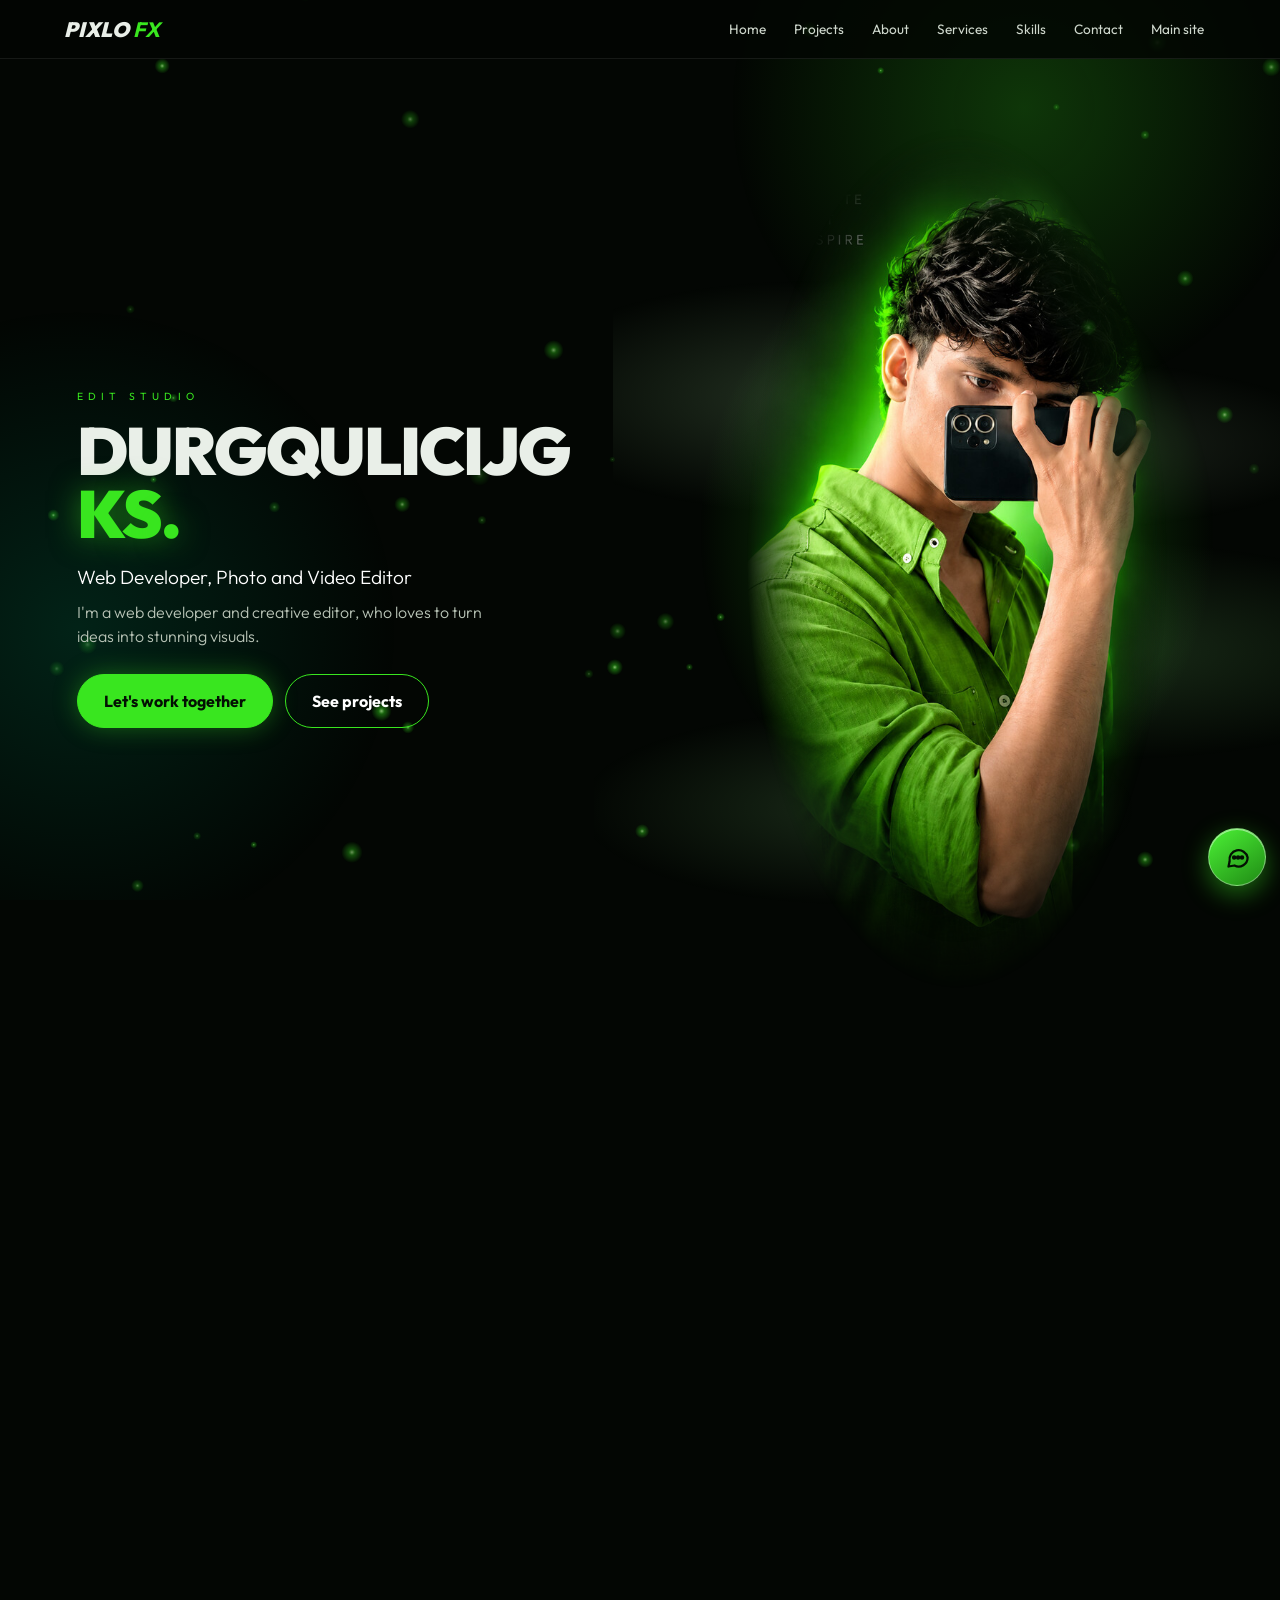
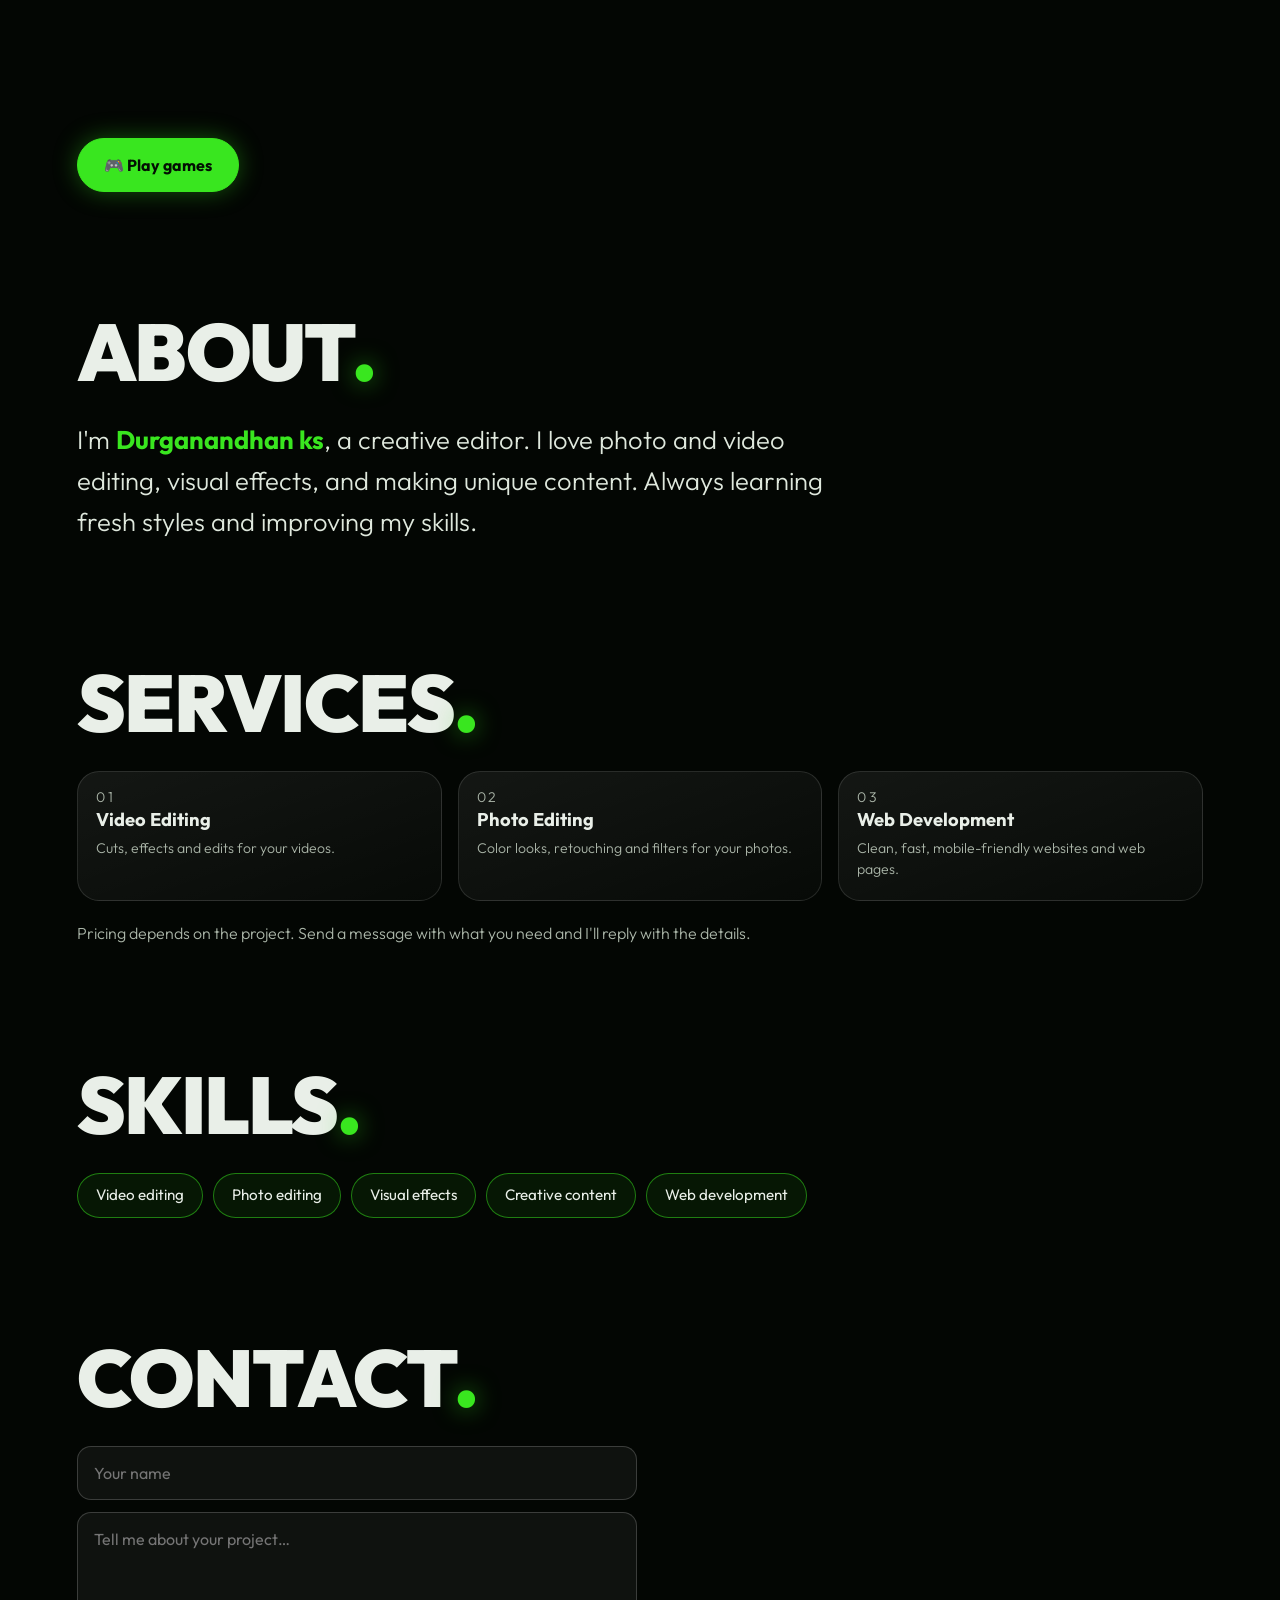
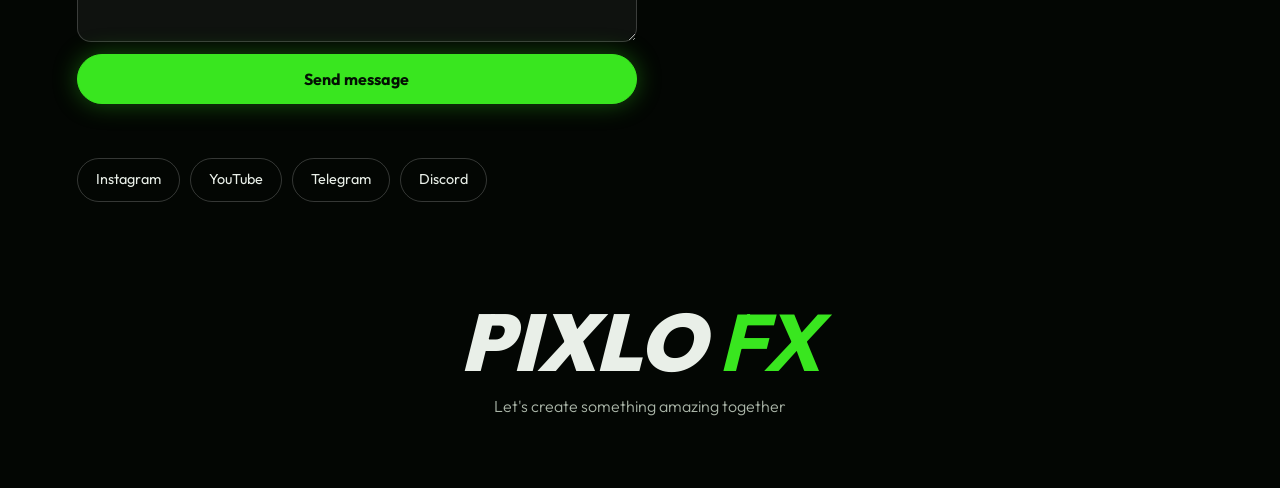
==== commit 123d48e2: "chat says web developer" ====
--- a/v2.html
+++ b/v2.html
@@ -329,7 +329,7 @@
 window.addEventListener('resize',fit);
 })();
 </script>
-<script src="chatbot.js?v=5"></script>
+<script src="chatbot.js?v=6"></script>
 <script src="penalty.js?v=20"></script>
 <script src="militia.js?v=20"></script>
 <script src="trackrush.js?v=20"></script>
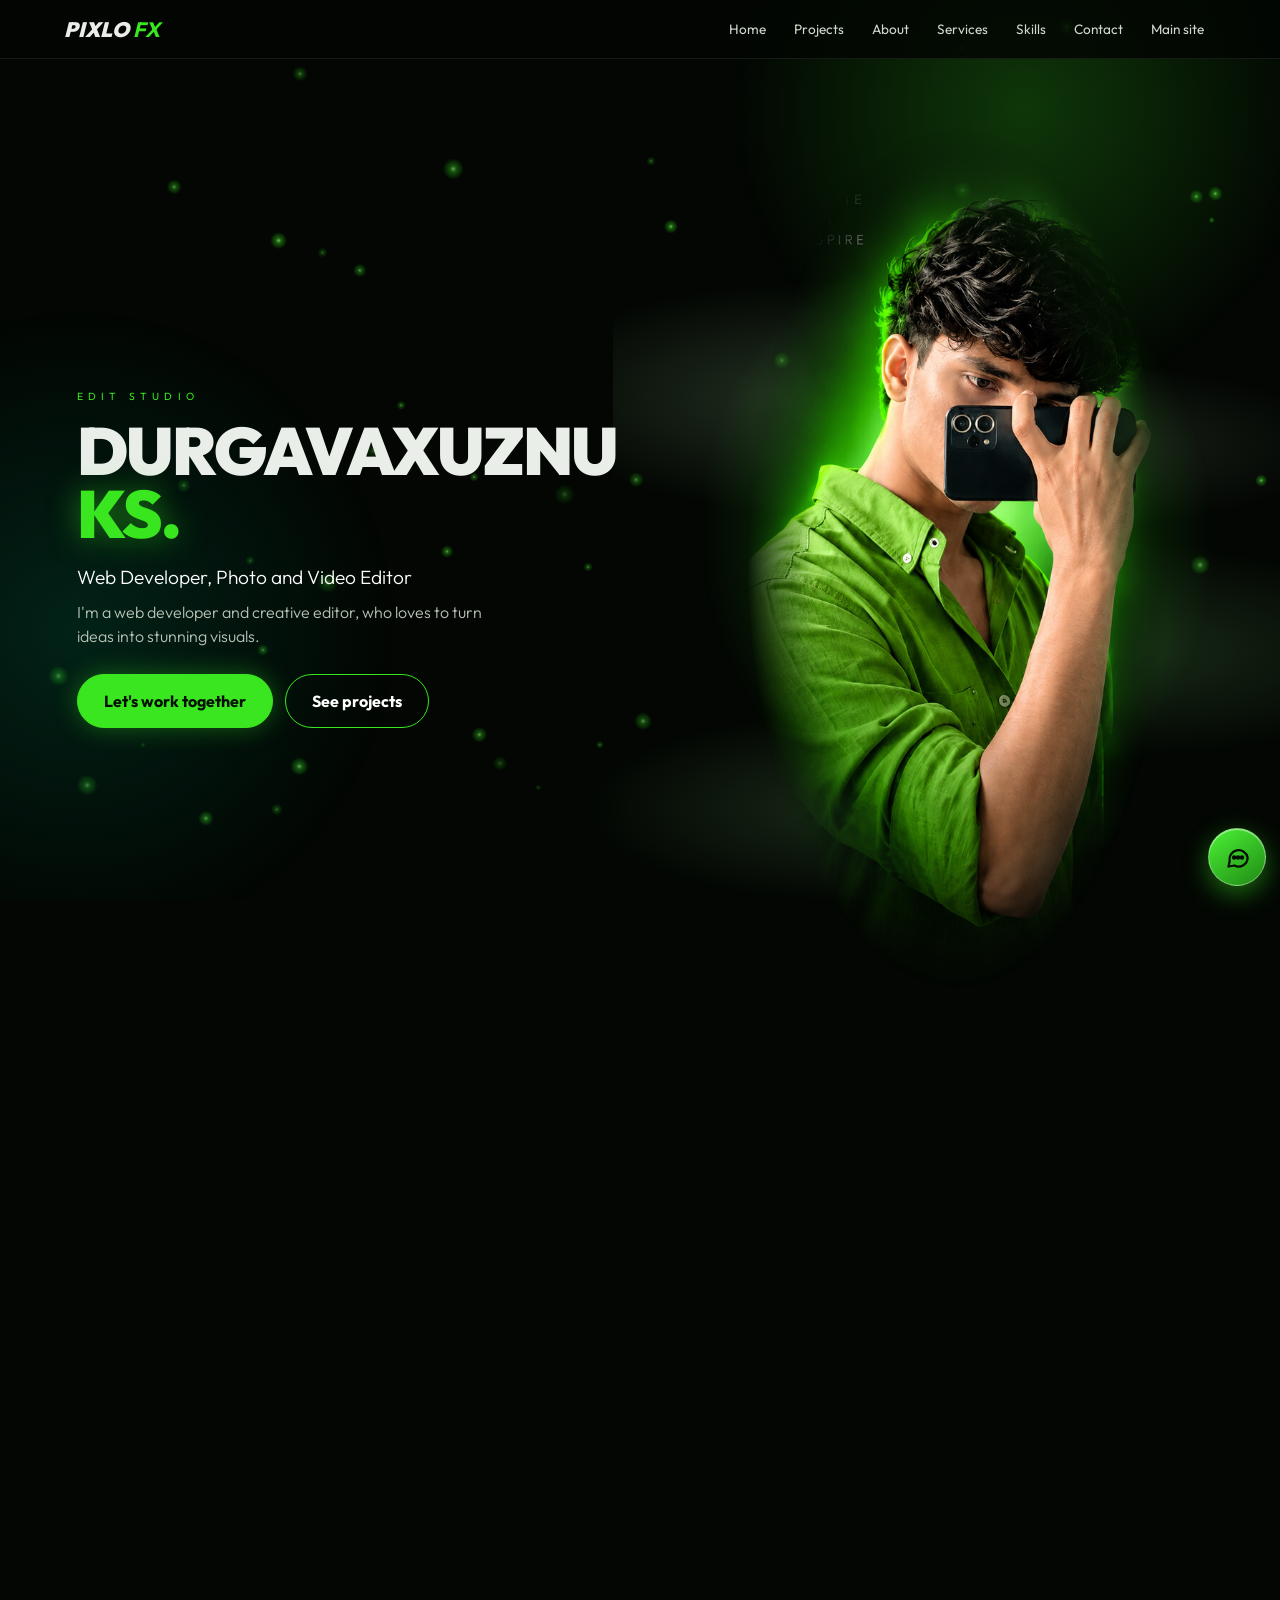
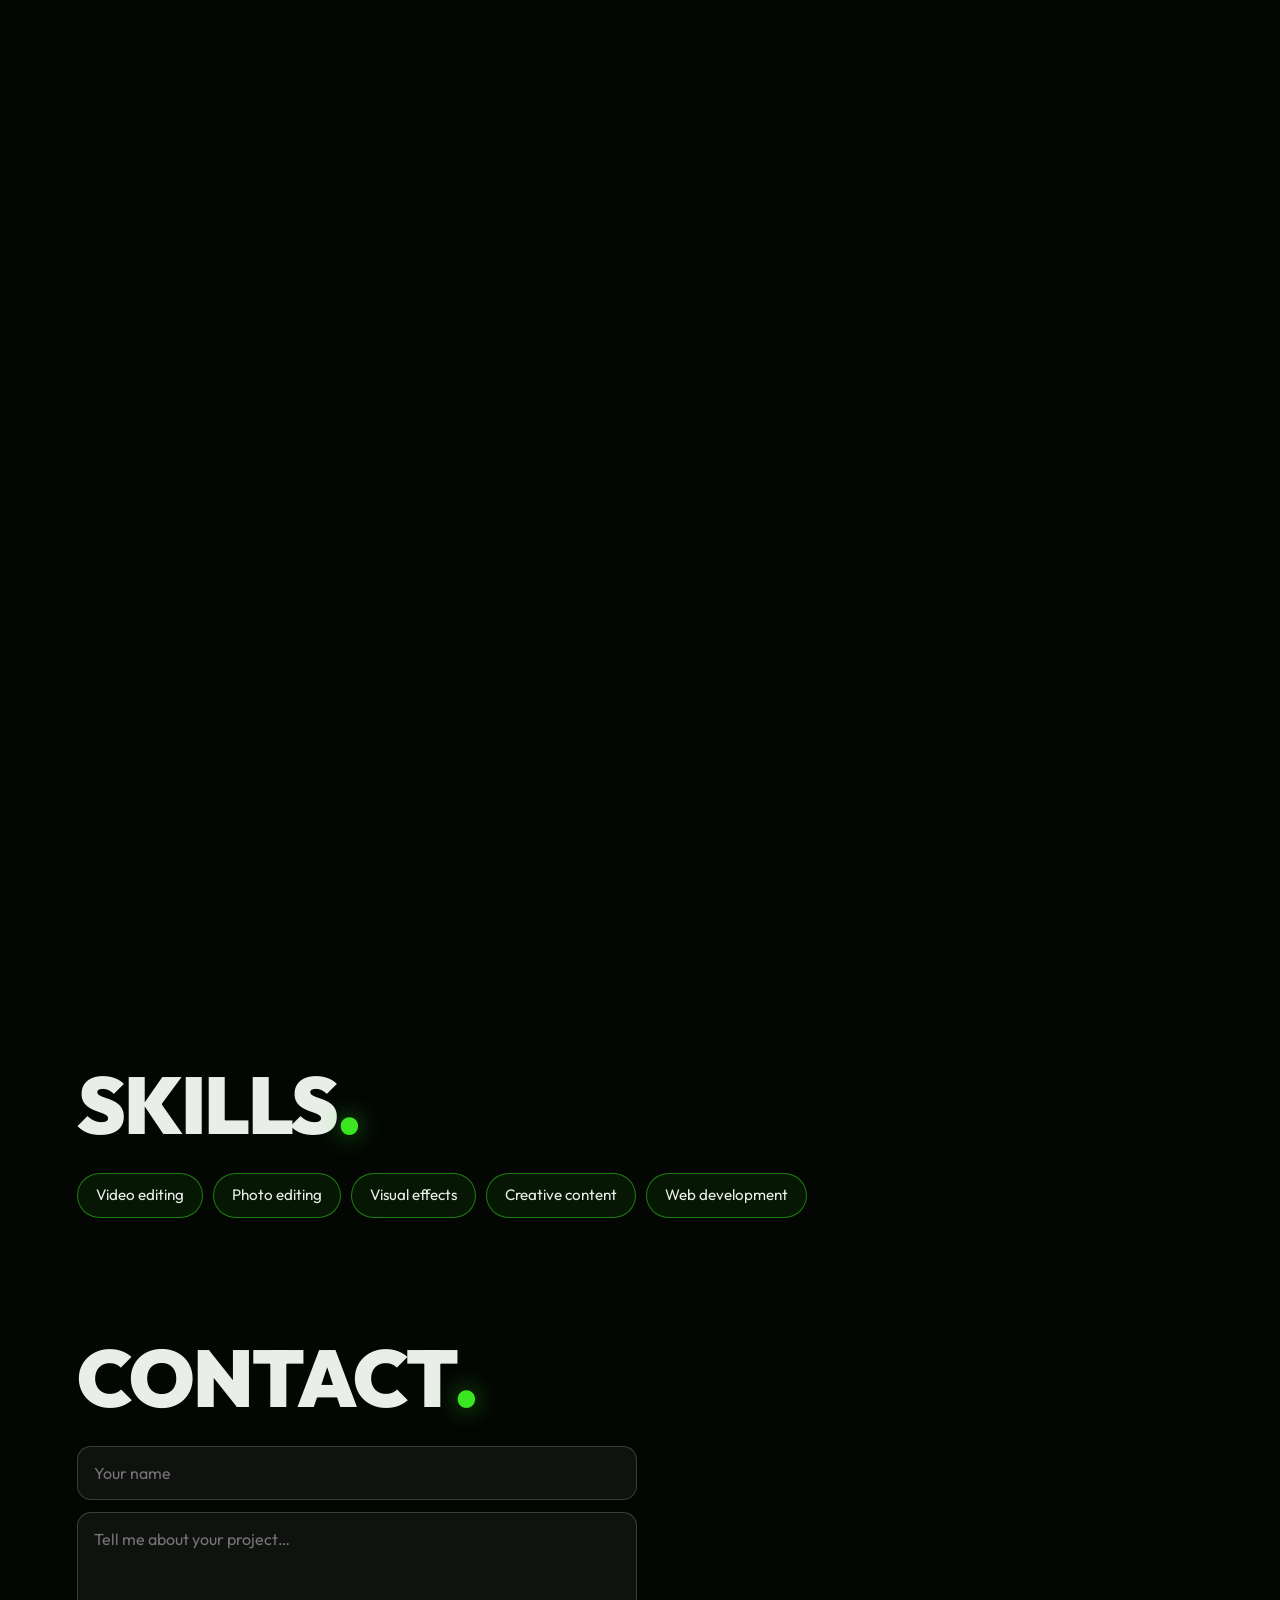
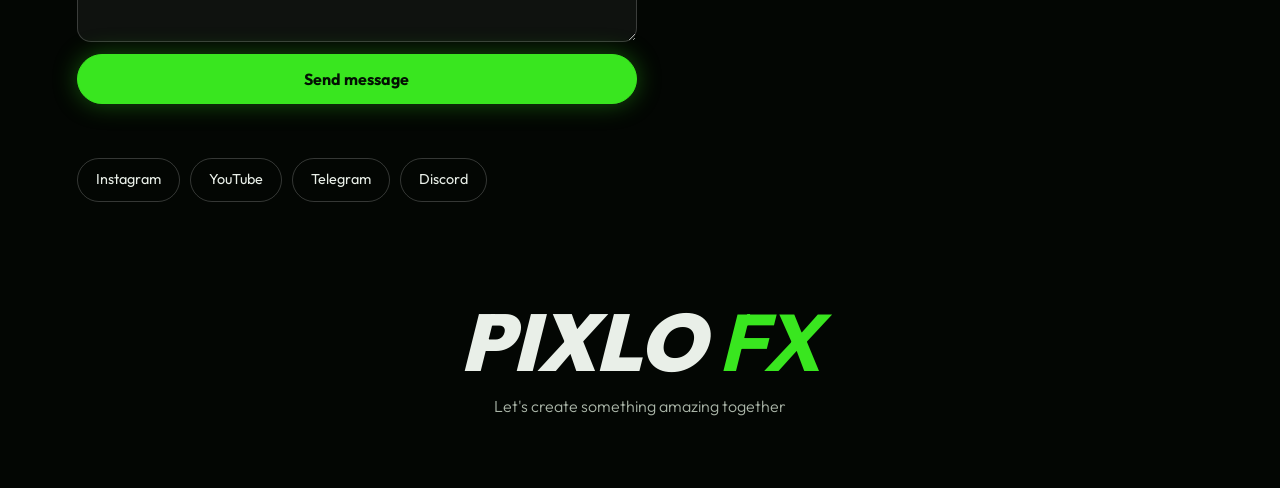
==== commit 622ead41: "friend mode" ====
--- a/v2.html
+++ b/v2.html
@@ -329,7 +329,7 @@
 window.addEventListener('resize',fit);
 })();
 </script>
-<script src="chatbot.js?v=6"></script>
+<script src="chatbot.js?v=8"></script>
 <script src="penalty.js?v=20"></script>
 <script src="militia.js?v=20"></script>
 <script src="trackrush.js?v=20"></script>
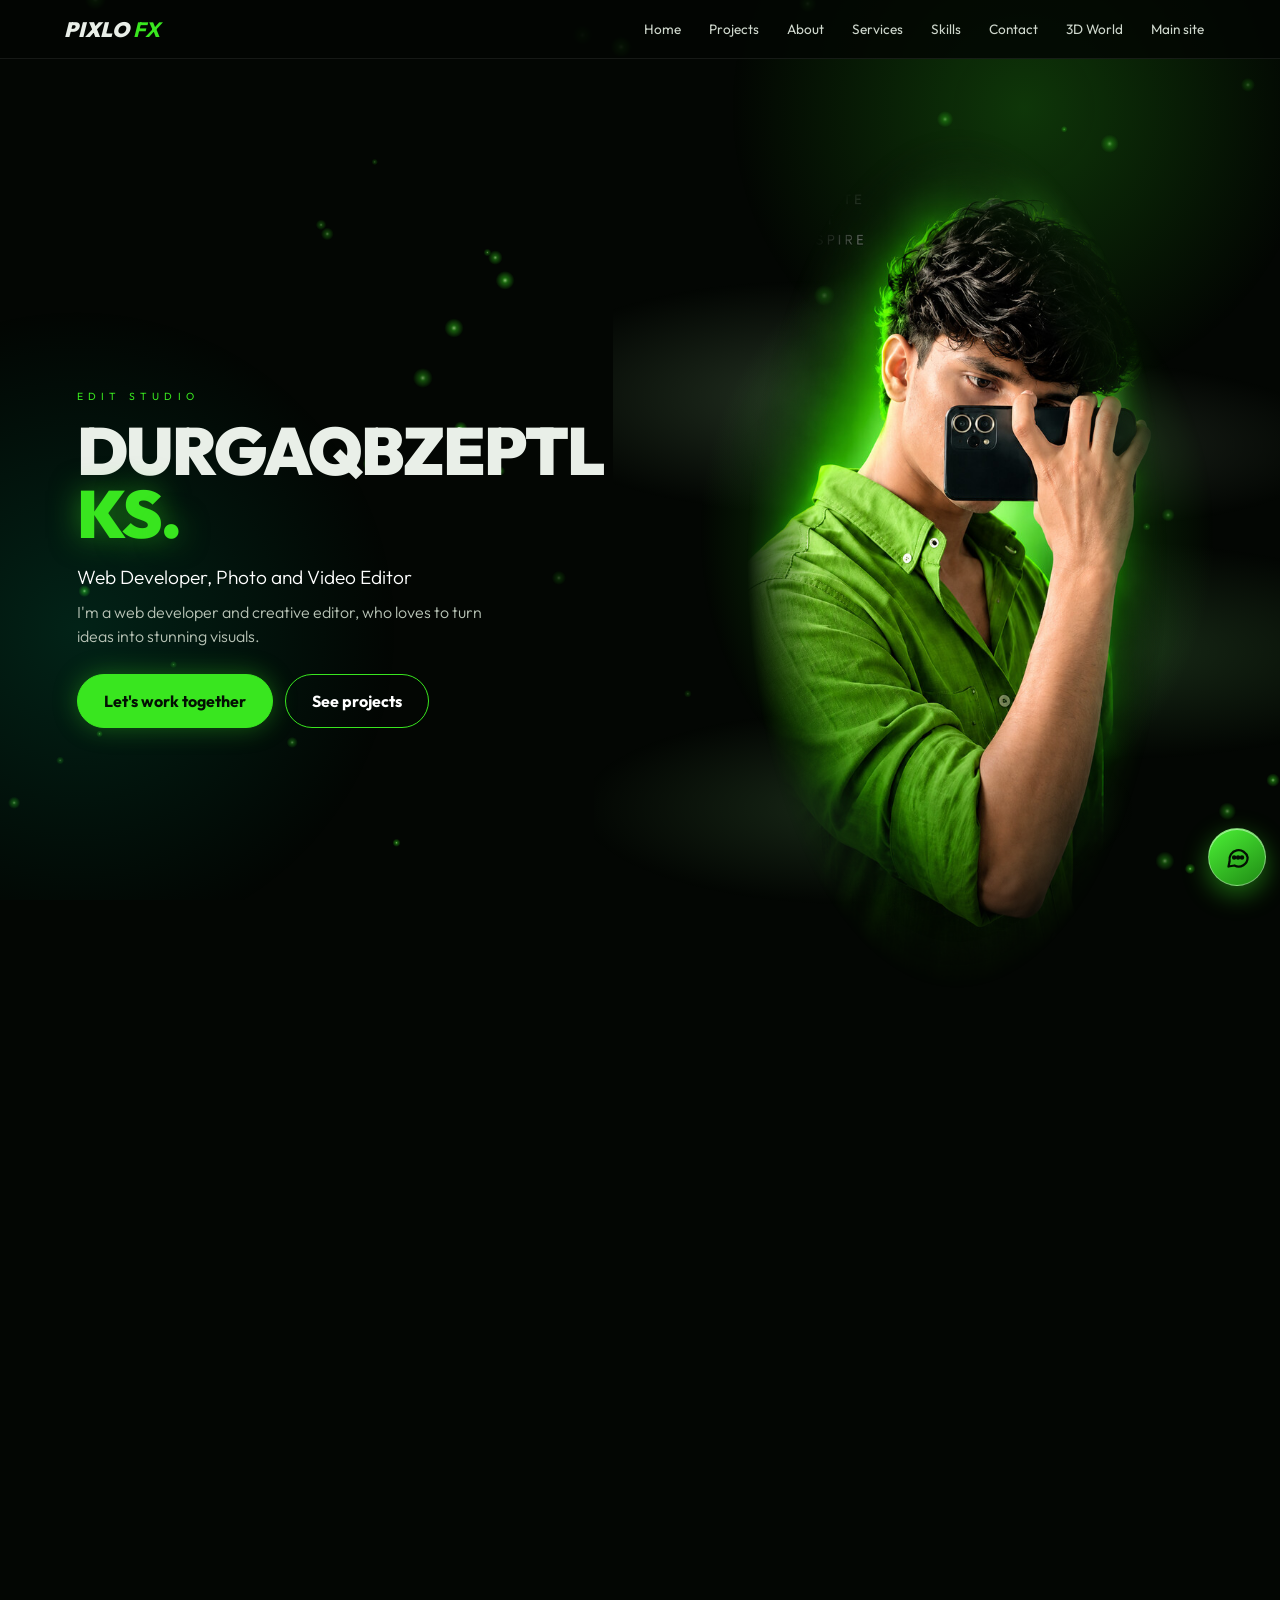
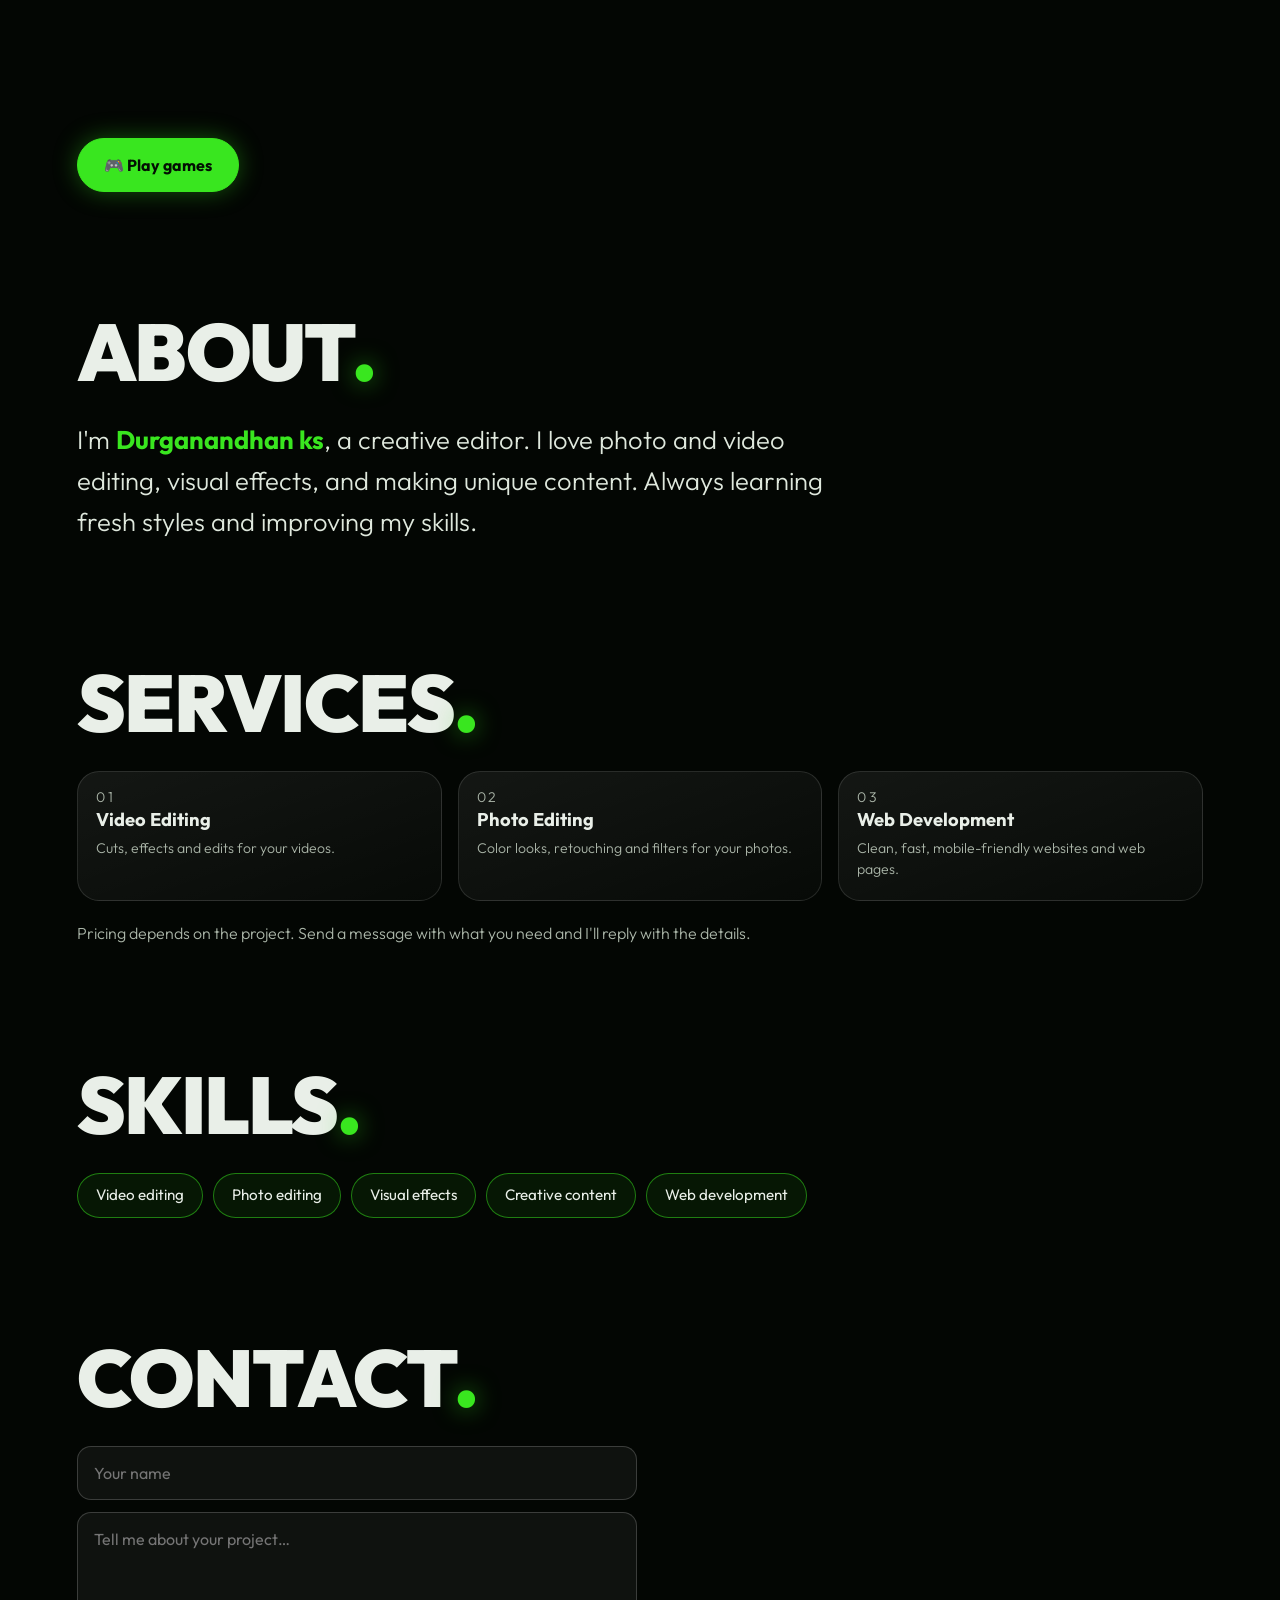
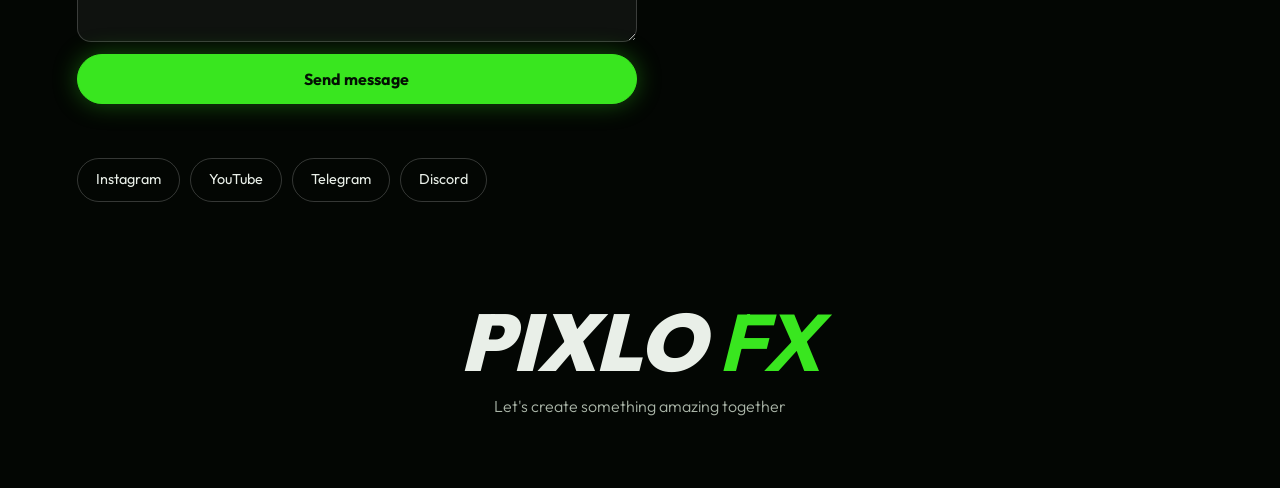
==== commit 46228832: "add pixlo world 3d" ====
--- a/v2.html
+++ b/v2.html
@@ -171,7 +171,7 @@
 <canvas id="fx"></canvas><div class="glow"></div>
 <header>
  <a class="logo" href="#home">PIXLO <b>FX</b></a>
- <nav><a href="#home">Home</a><a href="#projects">Projects</a><a href="#about">About</a><a href="#services">Services</a><a href="#skills">Skills</a><a href="#contact">Contact</a><a href="index.html">Main site</a></nav>
+ <nav><a href="#home">Home</a><a href="#projects">Projects</a><a href="#about">About</a><a href="#services">Services</a><a href="#skills">Skills</a><a href="#contact">Contact</a><a href="world.html">3D World</a><a href="index.html">Main site</a></nav>
 </header>
 <main>
 <section class="hero" id="home">
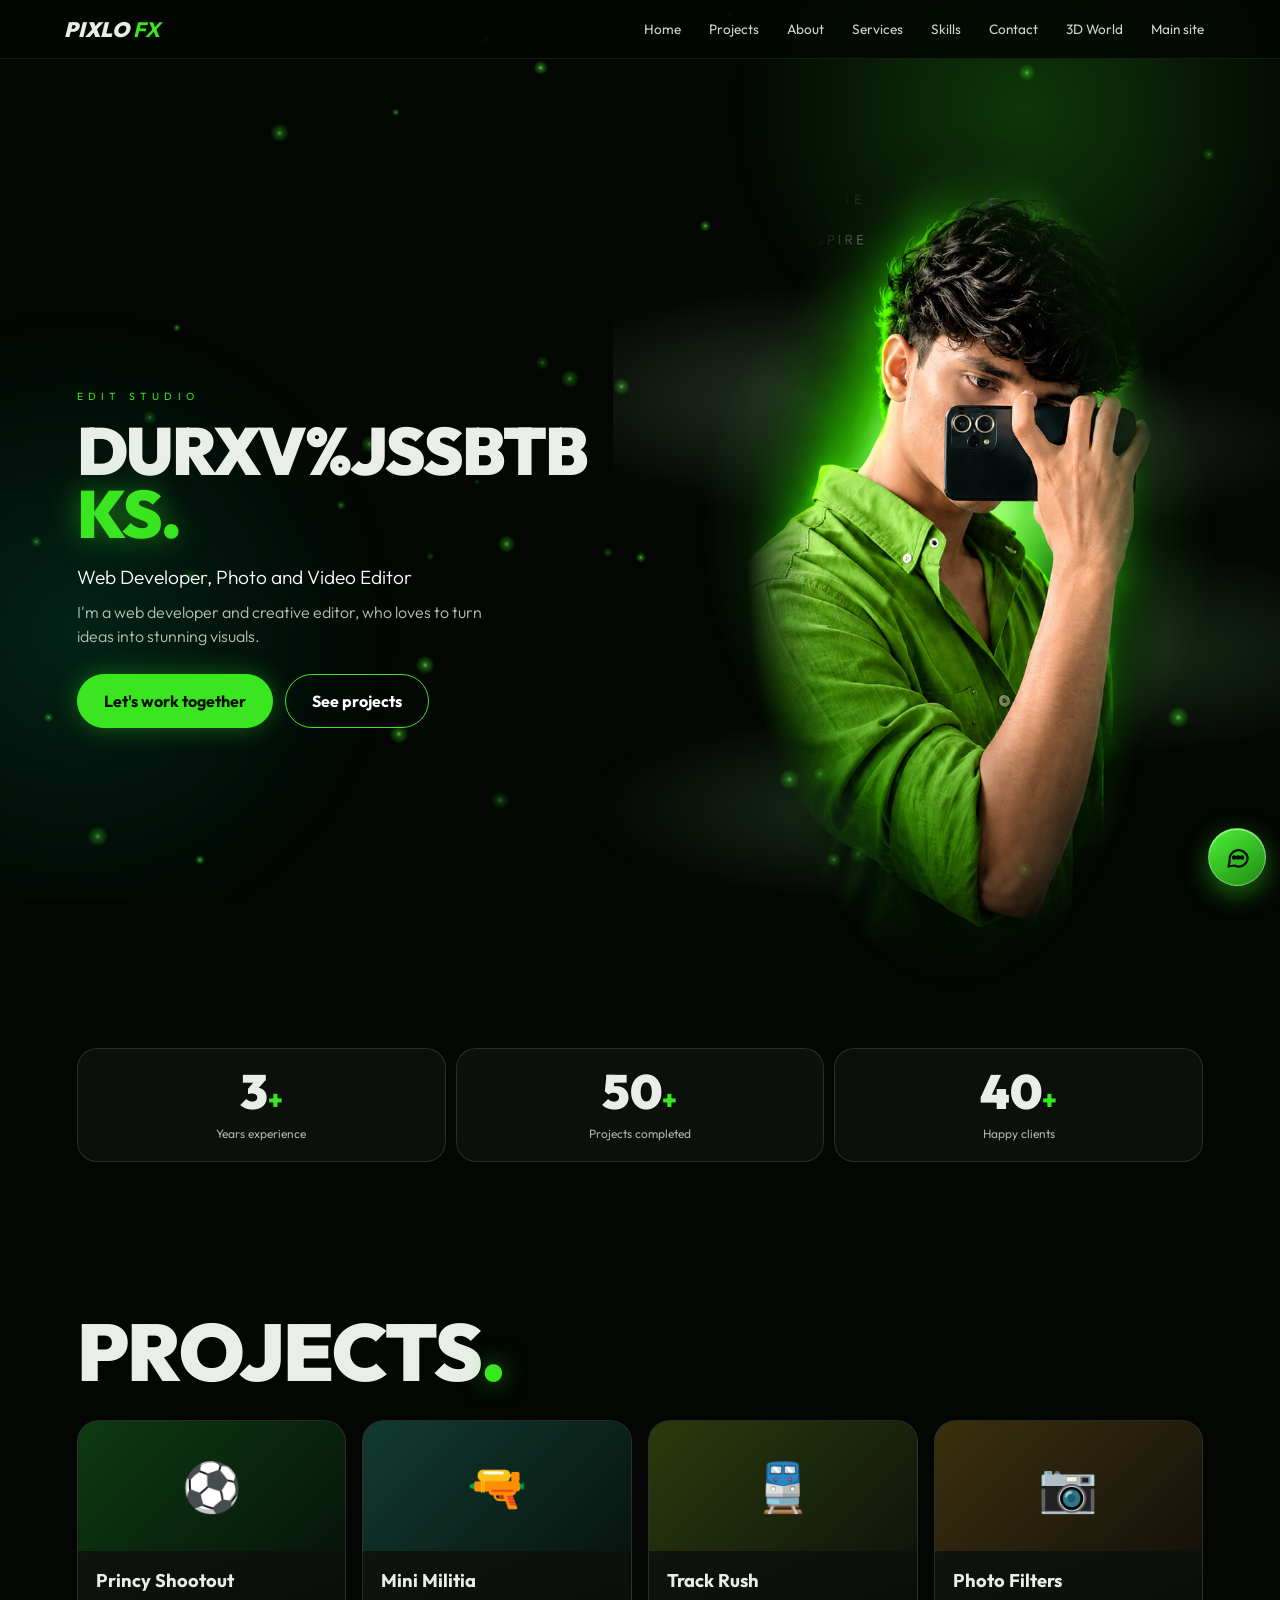
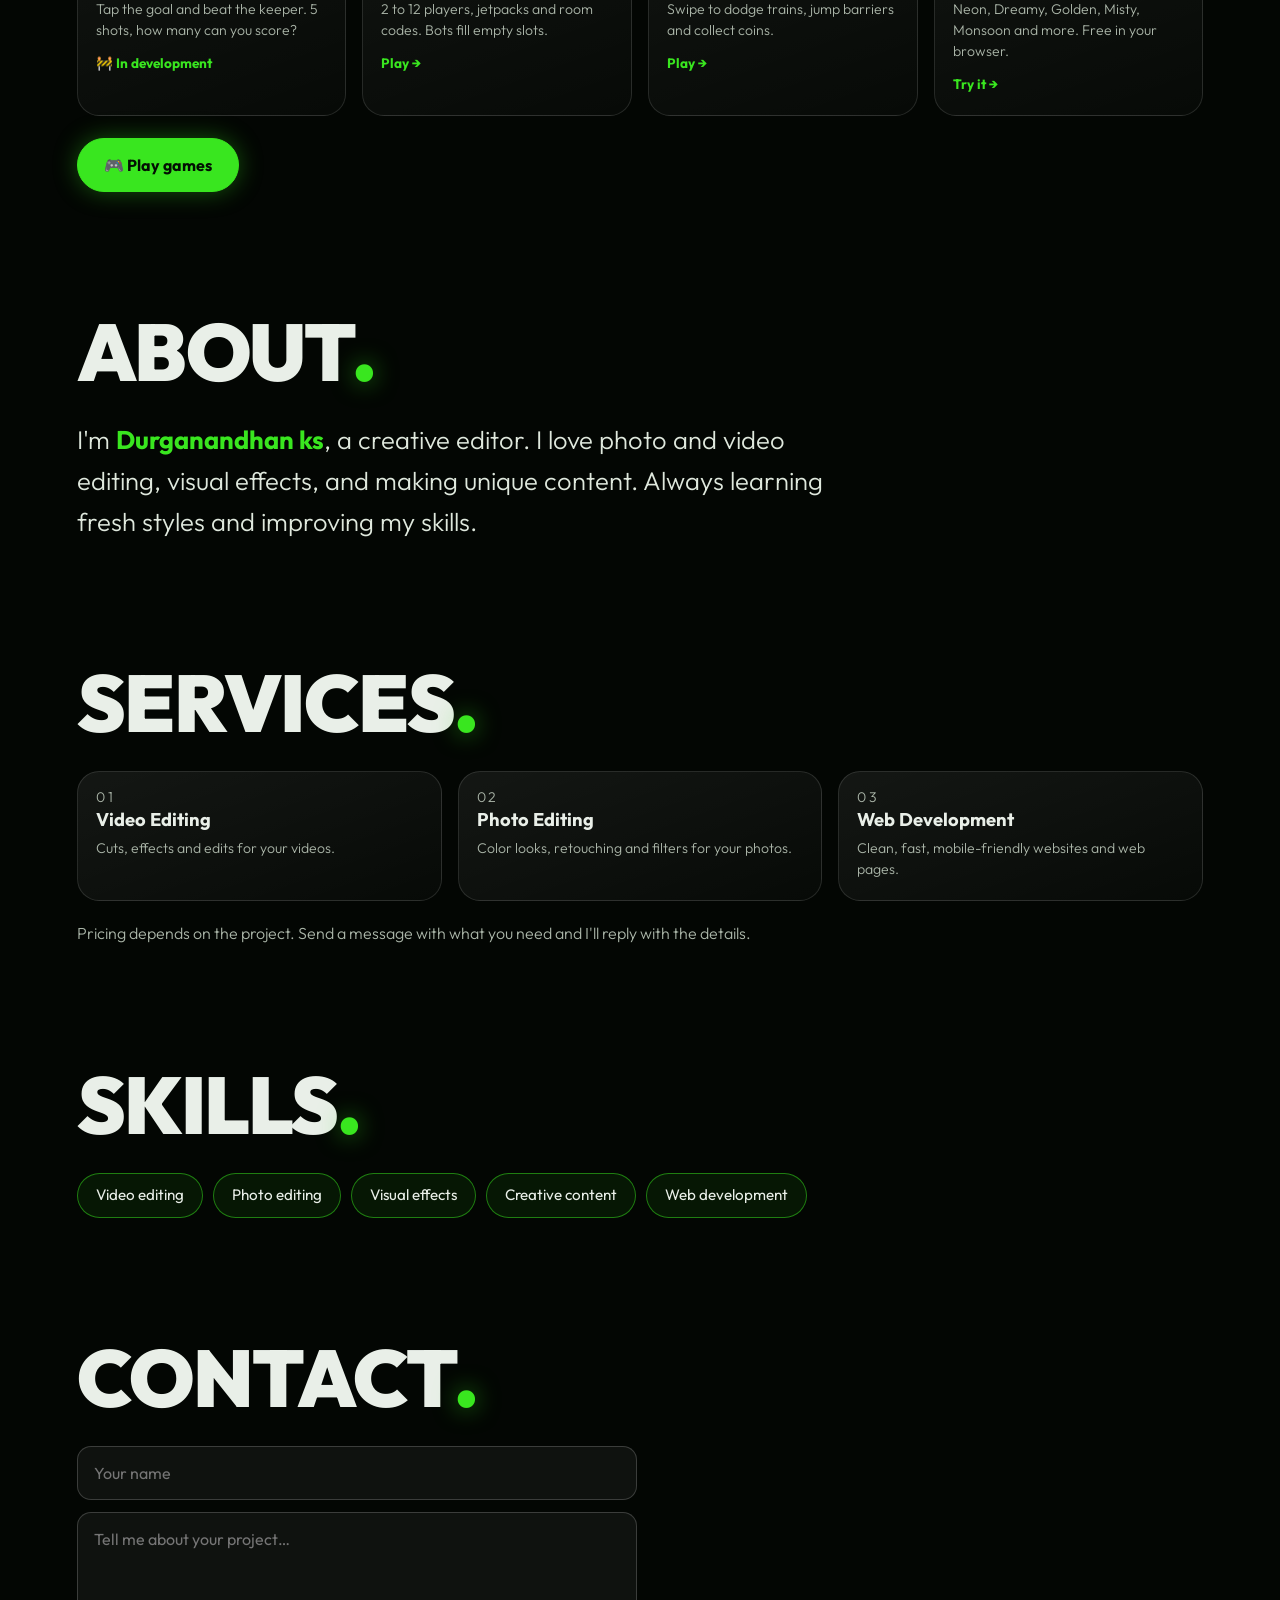
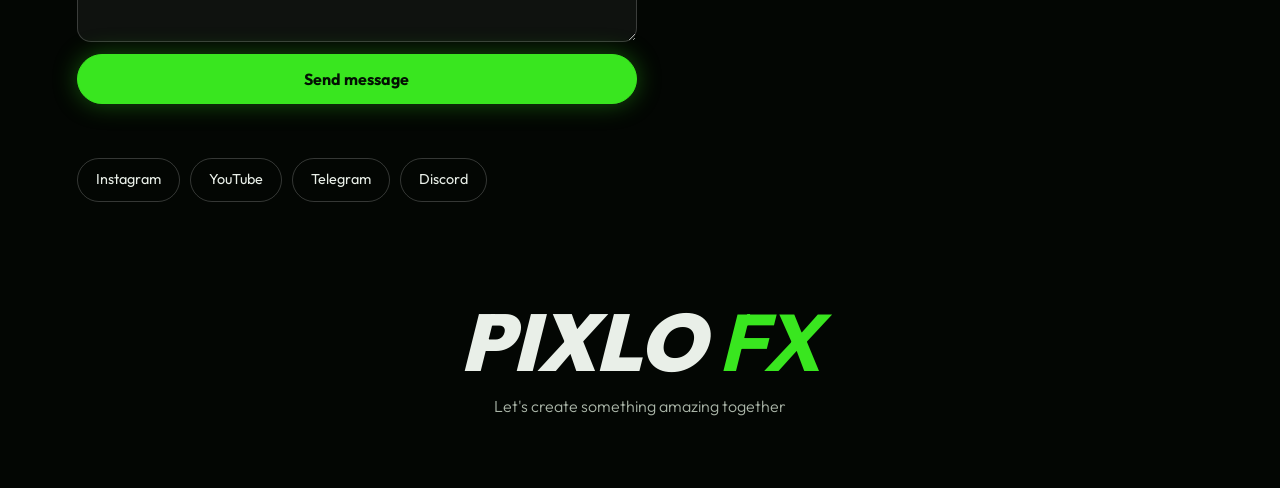
==== commit 755e96dc: "selective magenta filter" ====
--- a/v2.html
+++ b/v2.html
@@ -333,7 +333,7 @@
 <script src="penalty.js?v=20"></script>
 <script src="militia.js?v=20"></script>
 <script src="trackrush.js?v=20"></script>
-<script src="filter.js?v=20"></script>
+<script src="filter.js?v=6"></script>
 <script src="lock.js?v=20"></script>
 <script>document.addEventListener('click',function(e){var c=e.target.closest&&e.target.closest('[data-open]');if(!c)return;var b=document.getElementById('playGame');if(b)b.click()});</script>
 </body>
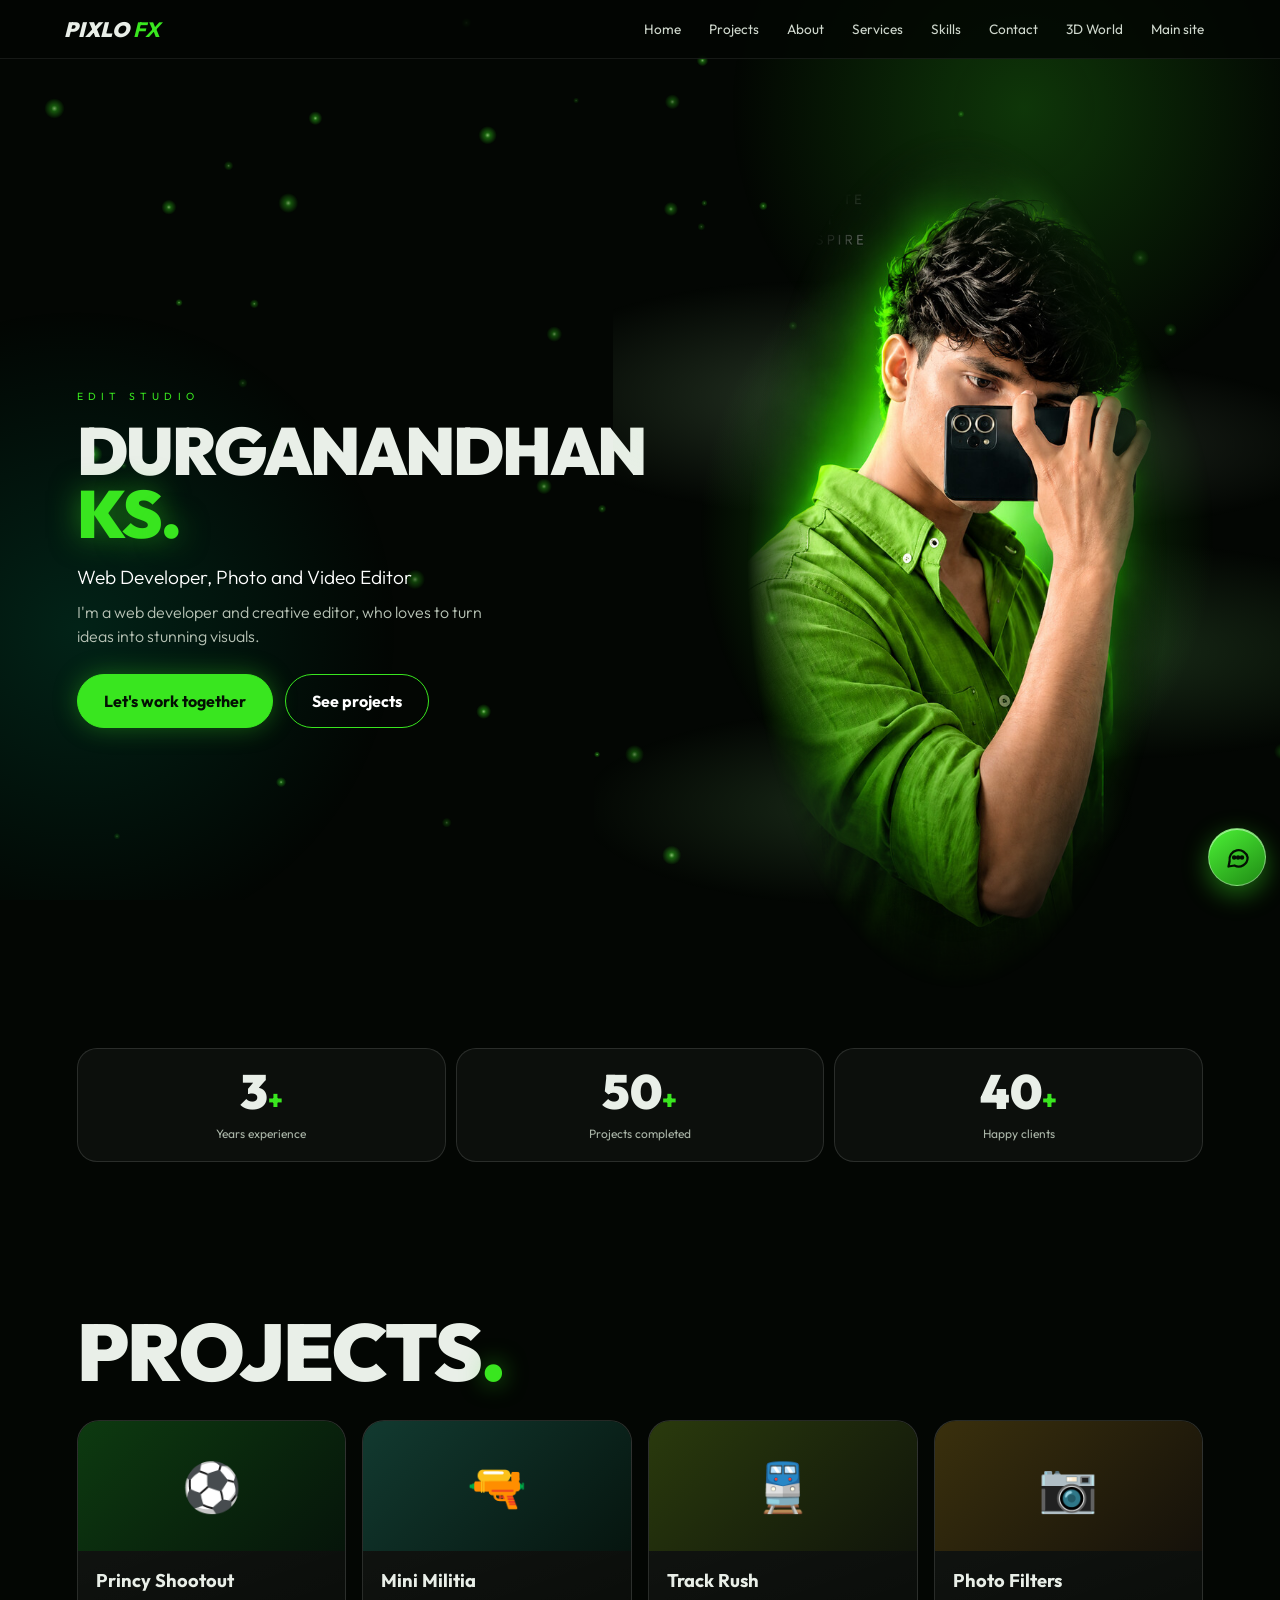
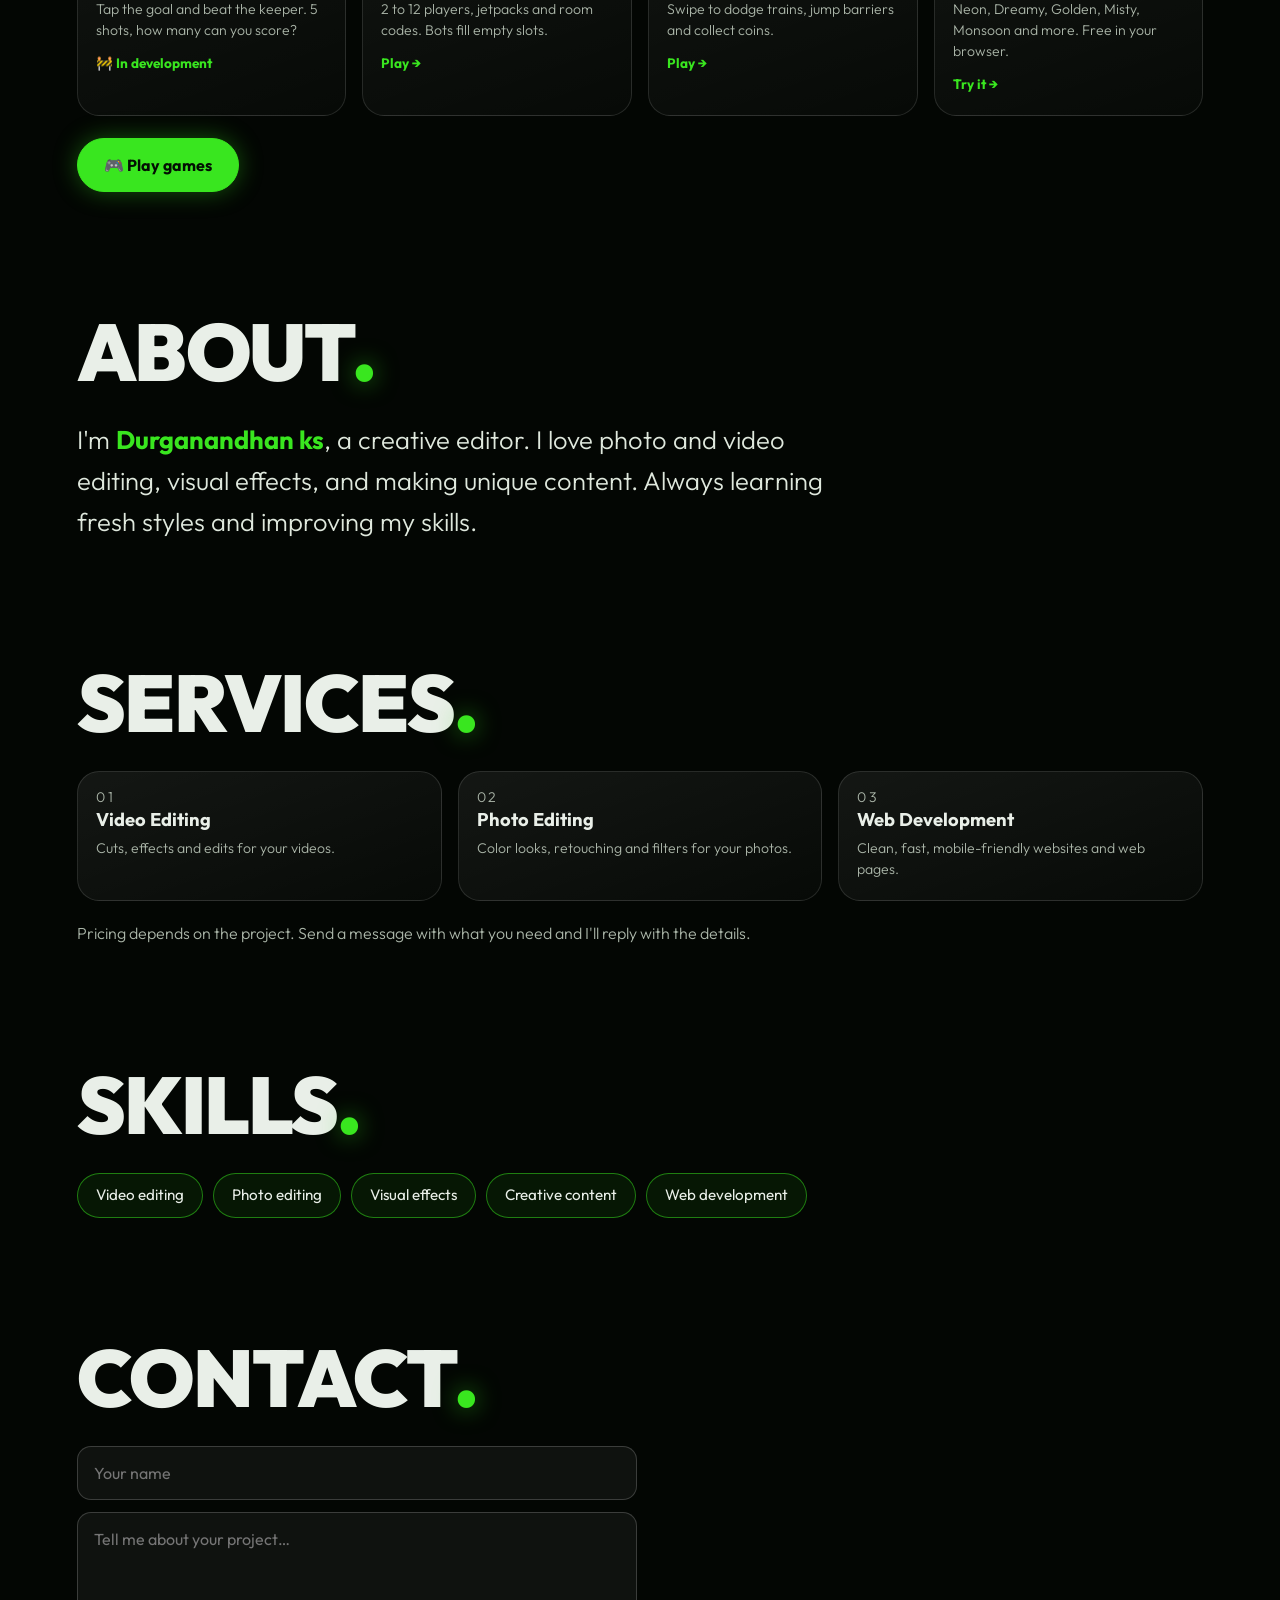
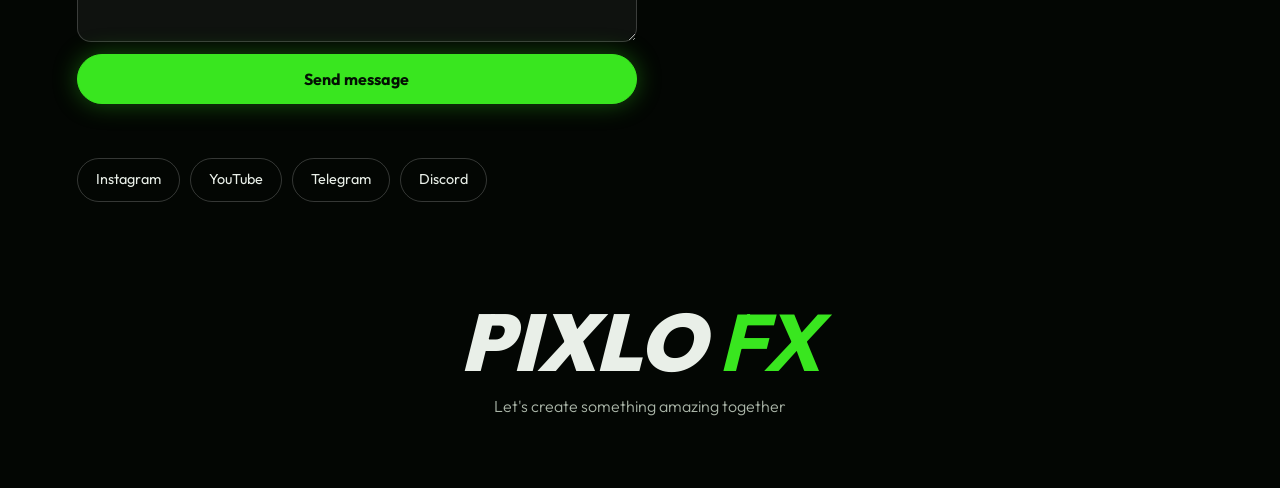
==== commit 5c1e9699: "retro film filter" ====
--- a/v2.html
+++ b/v2.html
@@ -333,7 +333,7 @@
 <script src="penalty.js?v=20"></script>
 <script src="militia.js?v=20"></script>
 <script src="trackrush.js?v=20"></script>
-<script src="filter.js?v=6"></script>
+<script src="filter.js?v=7"></script>
 <script src="lock.js?v=20"></script>
 <script>document.addEventListener('click',function(e){var c=e.target.closest&&e.target.closest('[data-open]');if(!c)return;var b=document.getElementById('playGame');if(b)b.click()});</script>
 </body>
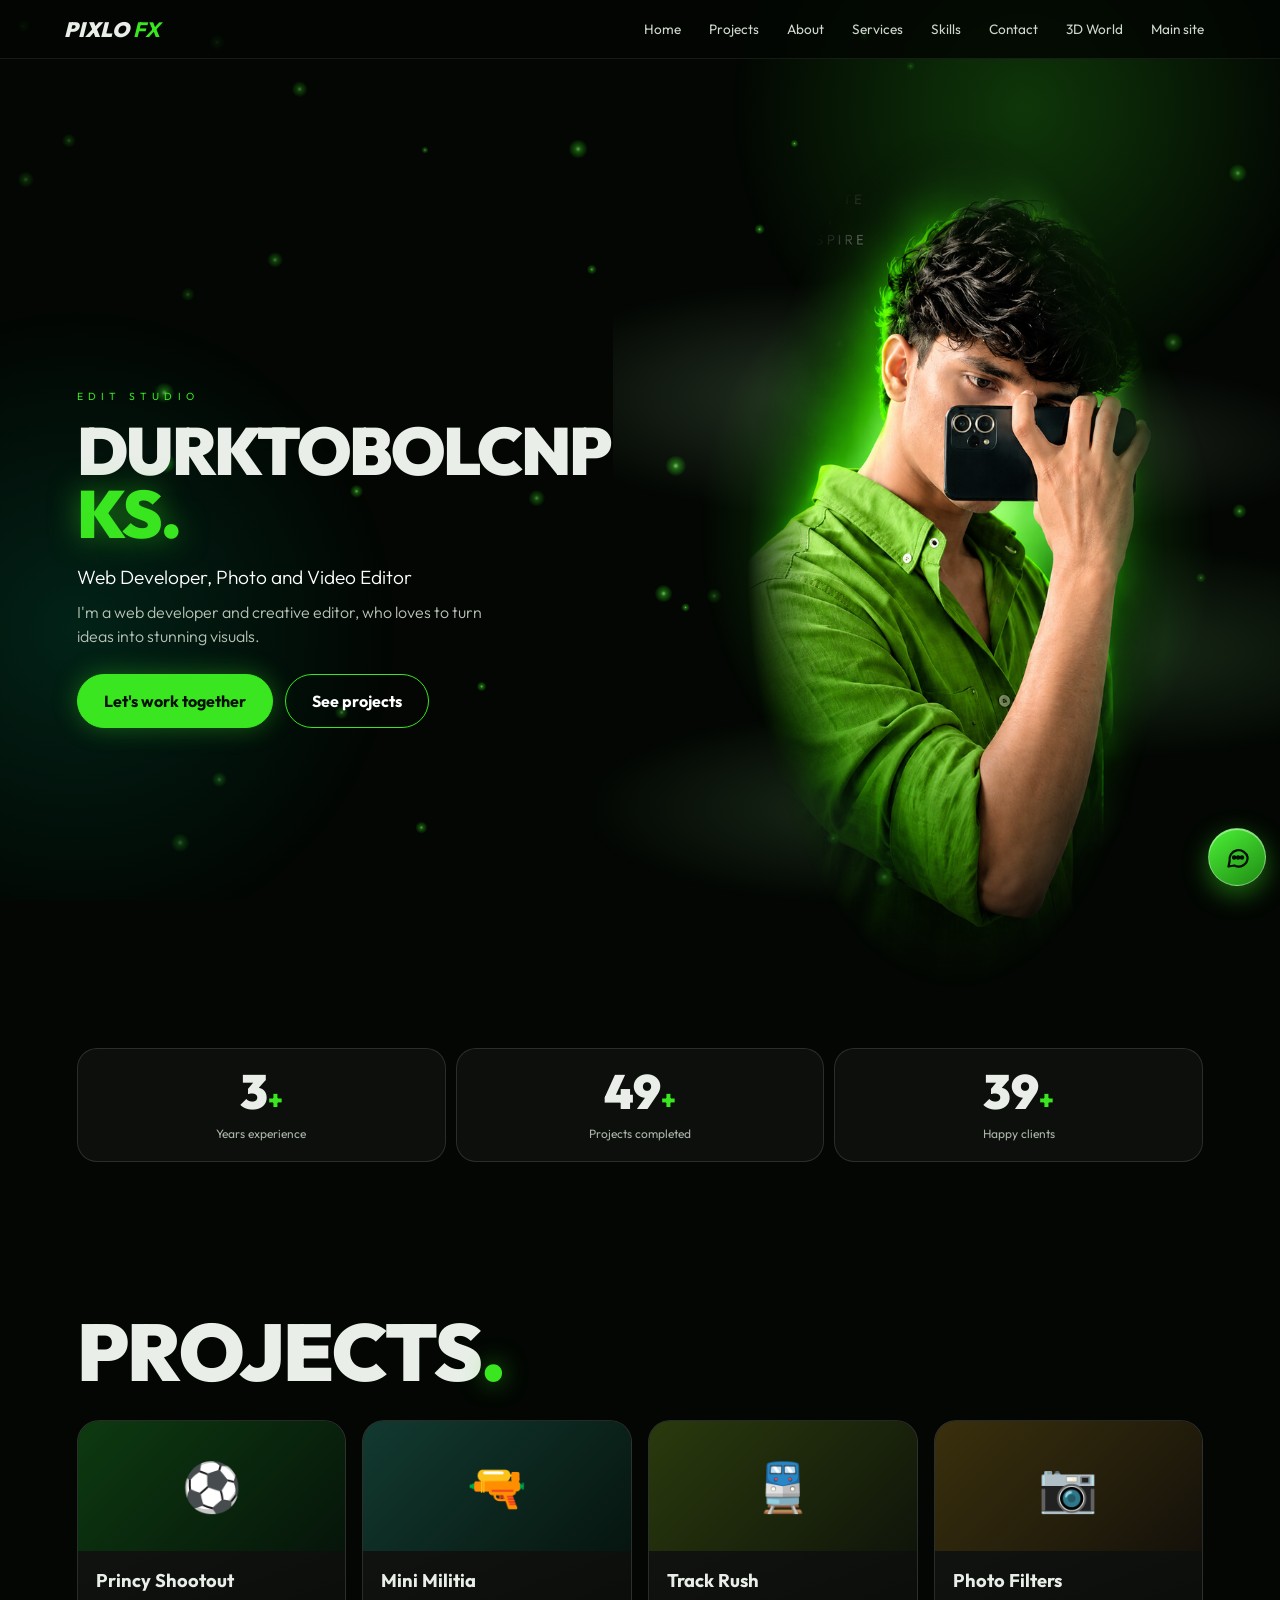
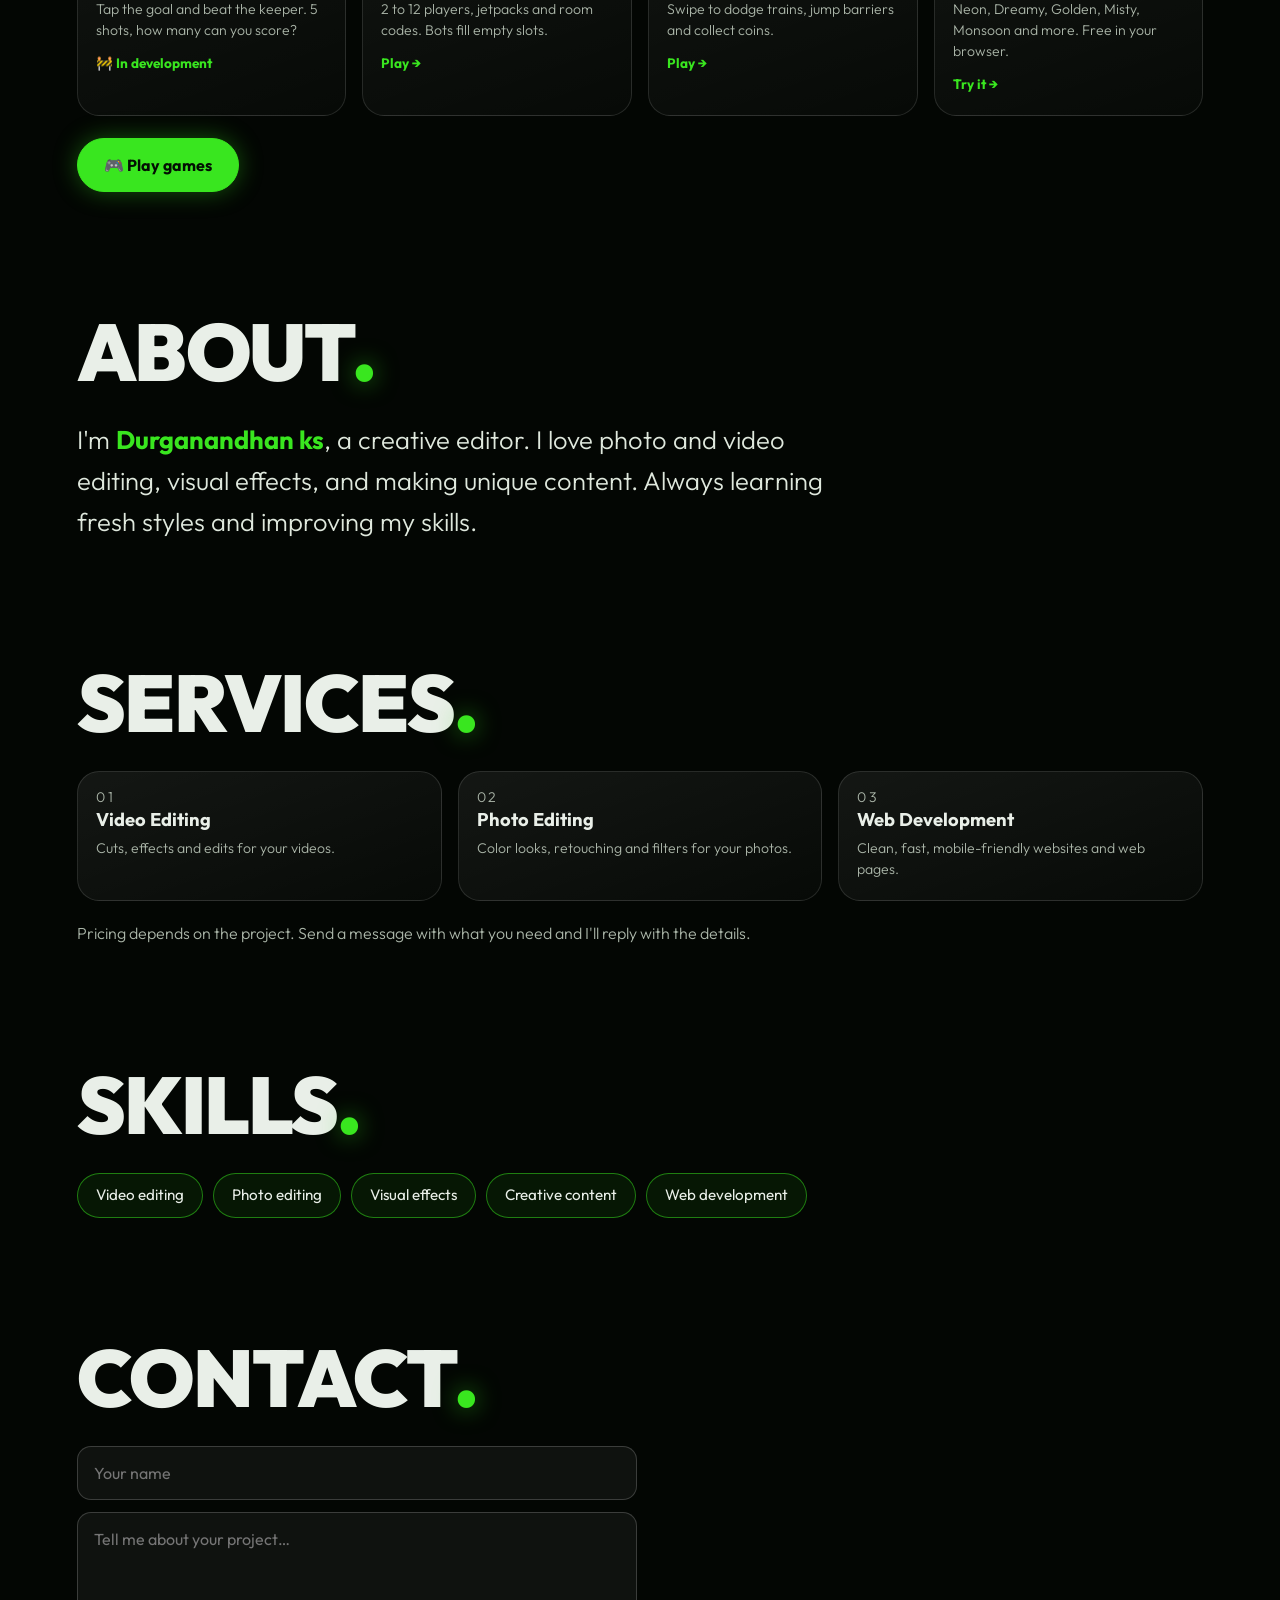
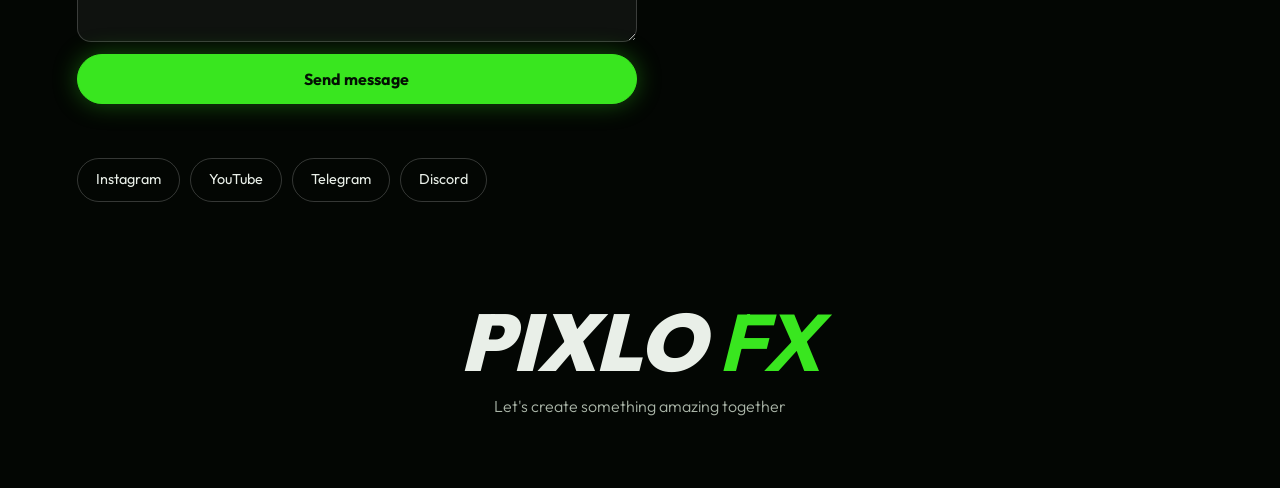
==== commit 559c0651: "rose vintage filter" ====
--- a/v2.html
+++ b/v2.html
@@ -333,7 +333,7 @@
 <script src="penalty.js?v=20"></script>
 <script src="militia.js?v=20"></script>
 <script src="trackrush.js?v=20"></script>
-<script src="filter.js?v=7"></script>
+<script src="filter.js?v=9"></script>
 <script src="lock.js?v=20"></script>
 <script>document.addEventListener('click',function(e){var c=e.target.closest&&e.target.closest('[data-open]');if(!c)return;var b=document.getElementById('playGame');if(b)b.click()});</script>
 </body>
